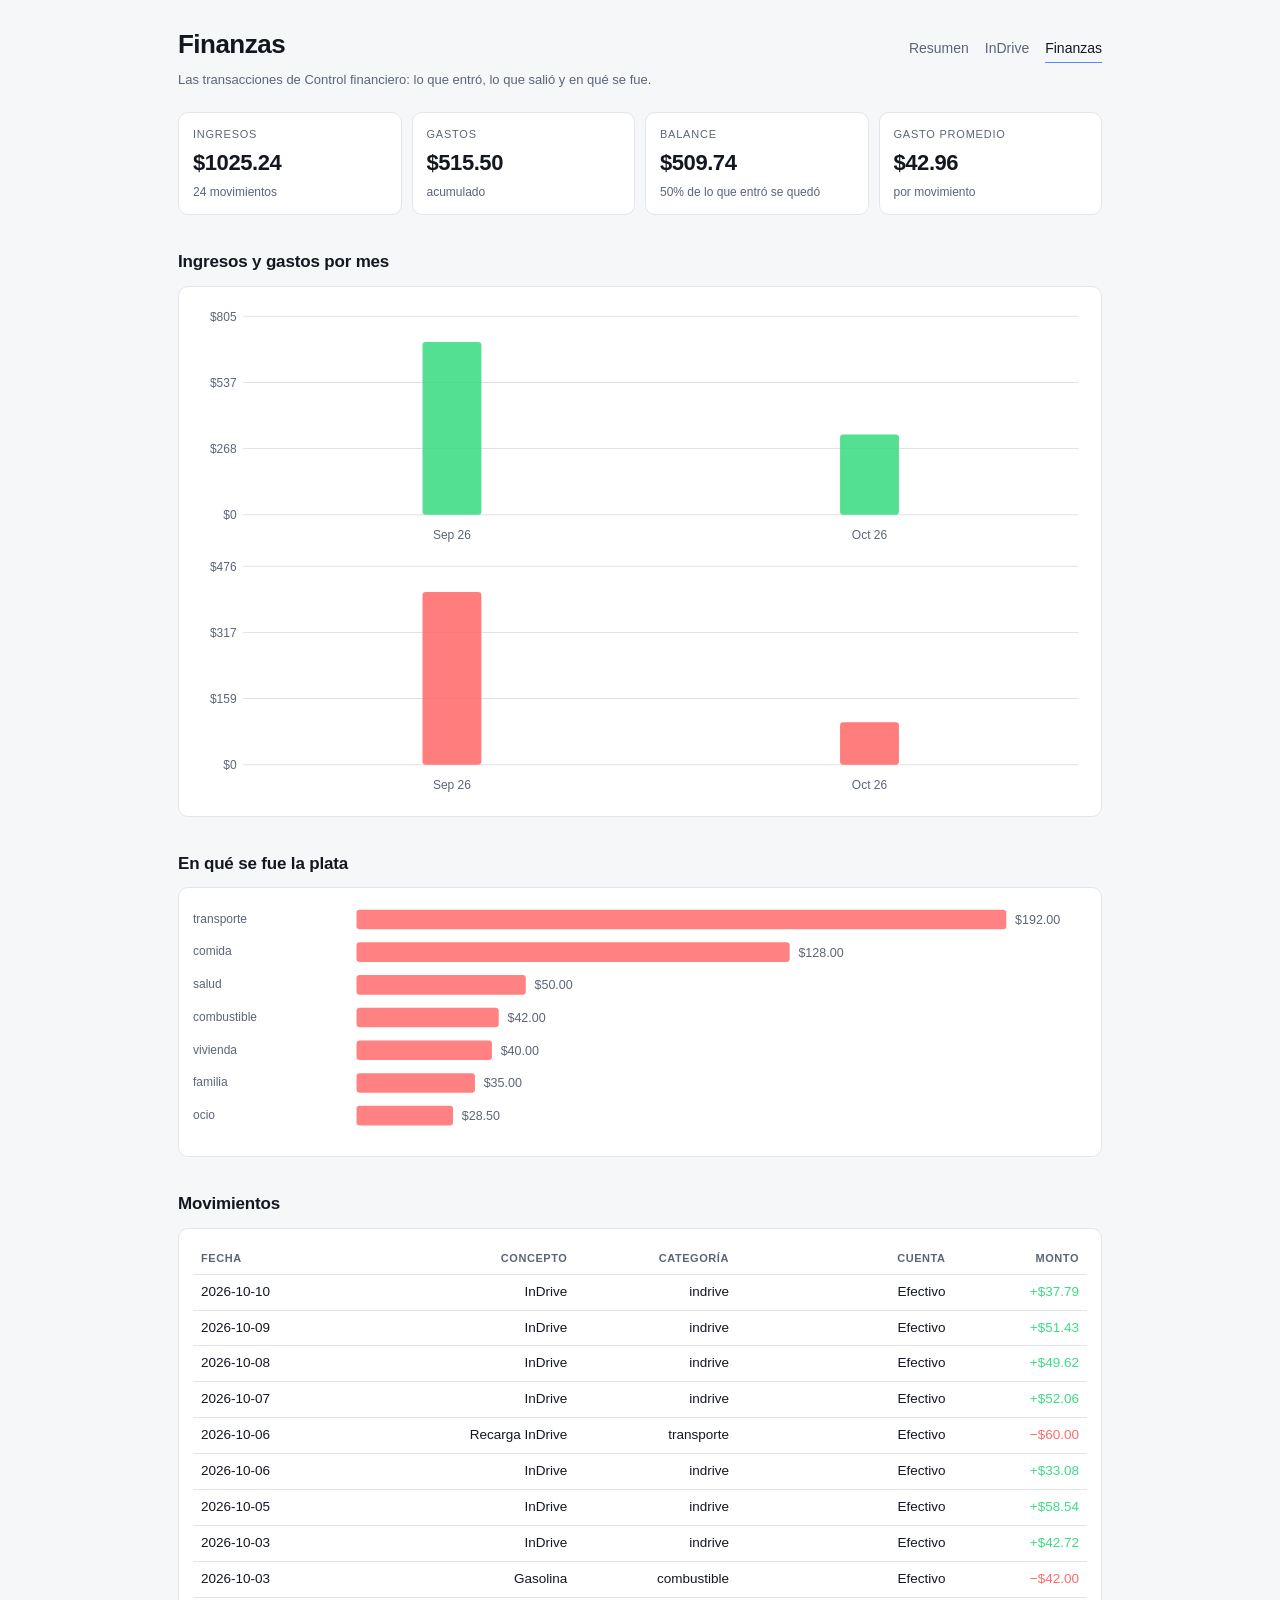
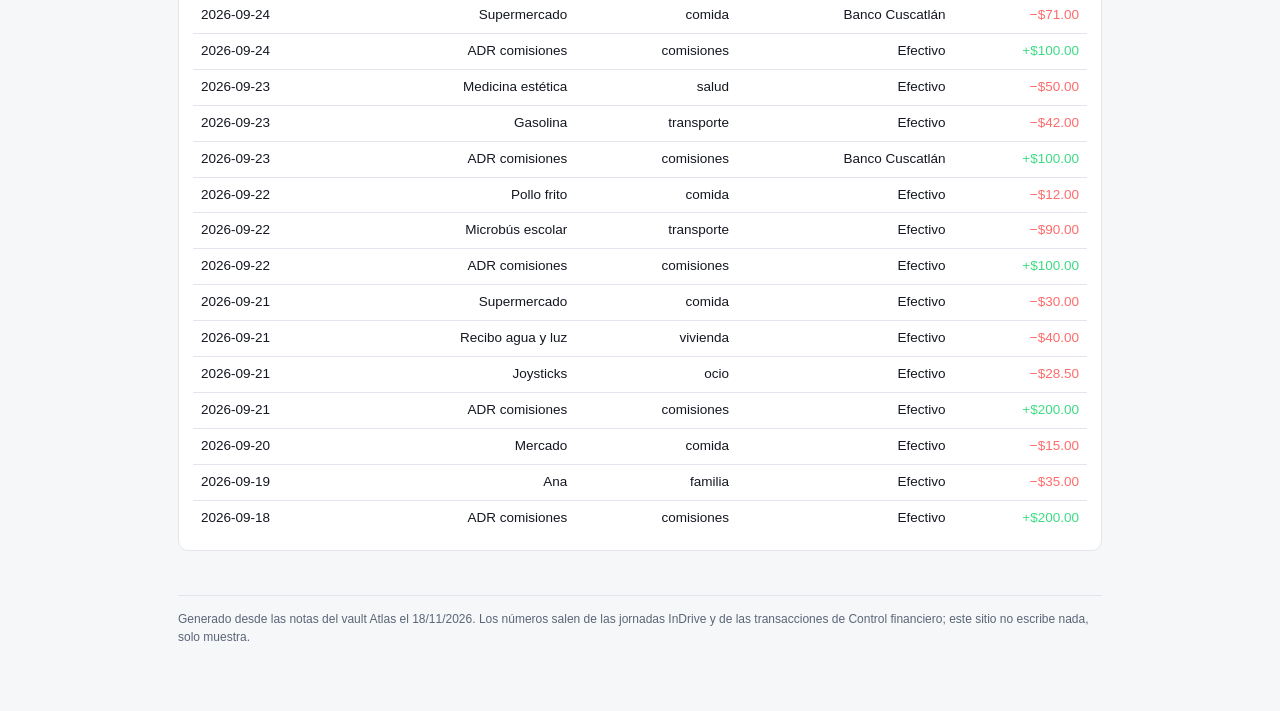
==== finanzas.html @ 0451b604 "reportes 2026-11-18 06:03" ====
<!doctype html>
<html lang="es">
<head>
<meta charset="utf-8">
<meta name="viewport" content="width=device-width,initial-scale=1">
<title>Finanzas</title>
<meta name="description" content="Reportes financieros de Victor — generados desde el vault Atlas">
<link rel="stylesheet" href="assets/reportes.css">
</head>
<body>
<div class="wrap">
<header class="top">
  <h1>Finanzas</h1>
  <nav><a href="index.html">Resumen</a><a href="indrive.html">InDrive</a><a href="finanzas.html" class="on">Finanzas</a></nav>
</header>
<p class="sub">Las transacciones de Control financiero: lo que entró, lo que salió y en qué se fue.</p><div class="kpis"><div class="kpi"><div class="l">Ingresos</div><div class="v">$1025.24</div><div class="d">24 movimientos</div></div><div class="kpi"><div class="l">Gastos</div><div class="v">$515.50</div><div class="d">acumulado</div></div><div class="kpi"><div class="l">Balance</div><div class="v">$509.74</div><div class="d">50% de lo que entró se quedó</div></div><div class="kpi"><div class="l">Gasto promedio</div><div class="v">$42.96</div><div class="d">por movimiento</div></div></div><h2>Ingresos y gastos por mes</h2><div class="card"><svg viewBox="0 0 820 230" class="chart" role="img"><line x1="46" y1="196.0" x2="812" y2="196.0" stroke="currentColor" stroke-opacity=".12"/><text x="40" y="200.0" class="eje" text-anchor="end">$0</text><line x1="46" y1="135.3" x2="812" y2="135.3" stroke="currentColor" stroke-opacity=".12"/><text x="40" y="139.3" class="eje" text-anchor="end">$268</text><line x1="46" y1="74.7" x2="812" y2="74.7" stroke="currentColor" stroke-opacity=".12"/><text x="40" y="78.7" class="eje" text-anchor="end">$537</text><line x1="46" y1="14.0" x2="812" y2="14.0" stroke="currentColor" stroke-opacity=".12"/><text x="40" y="18.0" class="eje" text-anchor="end">$805</text><rect x="210.5" y="37.7" width="54.0" height="158.3" rx="3" fill="#3ddc84" opacity=".88"><title>Sep 26: $700</title></rect><text x="237.5" y="218" class="eje" text-anchor="middle">Sep 26</text><rect x="593.5" y="122.5" width="54.0" height="73.5" rx="3" fill="#3ddc84" opacity=".88"><title>Oct 26: $325</title></rect><text x="620.5" y="218" class="eje" text-anchor="middle">Oct 26</text></svg><svg viewBox="0 0 820 230" class="chart" role="img"><line x1="46" y1="196.0" x2="812" y2="196.0" stroke="currentColor" stroke-opacity=".12"/><text x="40" y="200.0" class="eje" text-anchor="end">$0</text><line x1="46" y1="135.3" x2="812" y2="135.3" stroke="currentColor" stroke-opacity=".12"/><text x="40" y="139.3" class="eje" text-anchor="end">$159</text><line x1="46" y1="74.7" x2="812" y2="74.7" stroke="currentColor" stroke-opacity=".12"/><text x="40" y="78.7" class="eje" text-anchor="end">$317</text><line x1="46" y1="14.0" x2="812" y2="14.0" stroke="currentColor" stroke-opacity=".12"/><text x="40" y="18.0" class="eje" text-anchor="end">$476</text><rect x="210.5" y="37.7" width="54.0" height="158.3" rx="3" fill="#ff6b6b" opacity=".88"><title>Sep 26: $414</title></rect><text x="237.5" y="218" class="eje" text-anchor="middle">Sep 26</text><rect x="593.5" y="157.0" width="54.0" height="39.0" rx="3" fill="#ff6b6b" opacity=".88"><title>Oct 26: $102</title></rect><text x="620.5" y="218" class="eje" text-anchor="middle">Oct 26</text></svg></div><h2>En qué se fue la plata</h2><div class="card"><svg viewBox="0 0 820 220" class="chart" role="img"><text x="0" y="19" class="eje">transporte</text><rect x="150" y="7" width="596.0" height="18" rx="3" fill="#ff6b6b" opacity=".85"><title>transporte: $192.00</title></rect><text x="754.0" y="20" class="eje valor">$192.00</text><text x="0" y="49" class="eje">comida</text><rect x="150" y="37" width="397.3" height="18" rx="3" fill="#ff6b6b" opacity=".85"><title>comida: $128.00</title></rect><text x="555.3" y="50" class="eje valor">$128.00</text><text x="0" y="79" class="eje">salud</text><rect x="150" y="67" width="155.2" height="18" rx="3" fill="#ff6b6b" opacity=".85"><title>salud: $50.00</title></rect><text x="313.2" y="80" class="eje valor">$50.00</text><text x="0" y="109" class="eje">combustible</text><rect x="150" y="97" width="130.4" height="18" rx="3" fill="#ff6b6b" opacity=".85"><title>combustible: $42.00</title></rect><text x="288.4" y="110" class="eje valor">$42.00</text><text x="0" y="139" class="eje">vivienda</text><rect x="150" y="127" width="124.2" height="18" rx="3" fill="#ff6b6b" opacity=".85"><title>vivienda: $40.00</title></rect><text x="282.2" y="140" class="eje valor">$40.00</text><text x="0" y="169" class="eje">familia</text><rect x="150" y="157" width="108.6" height="18" rx="3" fill="#ff6b6b" opacity=".85"><title>familia: $35.00</title></rect><text x="266.6" y="170" class="eje valor">$35.00</text><text x="0" y="199" class="eje">ocio</text><rect x="150" y="187" width="88.5" height="18" rx="3" fill="#ff6b6b" opacity=".85"><title>ocio: $28.50</title></rect><text x="246.5" y="200" class="eje valor">$28.50</text></svg></div><h2>Movimientos</h2><div class="card"><div class="scroll"><table><thead><tr><th>Fecha</th><th>Concepto</th><th>Categoría</th><th>Cuenta</th><th>Monto</th></tr></thead><tbody><tr><td>2026-10-10</td><td>InDrive</td><td>indrive</td><td>Efectivo</td><td><span class="pos">+$37.79</span></td></tr><tr><td>2026-10-09</td><td>InDrive</td><td>indrive</td><td>Efectivo</td><td><span class="pos">+$51.43</span></td></tr><tr><td>2026-10-08</td><td>InDrive</td><td>indrive</td><td>Efectivo</td><td><span class="pos">+$49.62</span></td></tr><tr><td>2026-10-07</td><td>InDrive</td><td>indrive</td><td>Efectivo</td><td><span class="pos">+$52.06</span></td></tr><tr><td>2026-10-06</td><td>Recarga InDrive</td><td>transporte</td><td>Efectivo</td><td><span class="neg">−$60.00</span></td></tr><tr><td>2026-10-06</td><td>InDrive</td><td>indrive</td><td>Efectivo</td><td><span class="pos">+$33.08</span></td></tr><tr><td>2026-10-05</td><td>InDrive</td><td>indrive</td><td>Efectivo</td><td><span class="pos">+$58.54</span></td></tr><tr><td>2026-10-03</td><td>InDrive</td><td>indrive</td><td>Efectivo</td><td><span class="pos">+$42.72</span></td></tr><tr><td>2026-10-03</td><td>Gasolina</td><td>combustible</td><td>Efectivo</td><td><span class="neg">−$42.00</span></td></tr><tr><td>2026-09-24</td><td>Supermercado</td><td>comida</td><td>Banco Cuscatlán</td><td><span class="neg">−$71.00</span></td></tr><tr><td>2026-09-24</td><td>ADR comisiones</td><td>comisiones</td><td>Efectivo</td><td><span class="pos">+$100.00</span></td></tr><tr><td>2026-09-23</td><td>Medicina estética</td><td>salud</td><td>Efectivo</td><td><span class="neg">−$50.00</span></td></tr><tr><td>2026-09-23</td><td>Gasolina</td><td>transporte</td><td>Efectivo</td><td><span class="neg">−$42.00</span></td></tr><tr><td>2026-09-23</td><td>ADR comisiones</td><td>comisiones</td><td>Banco Cuscatlán</td><td><span class="pos">+$100.00</span></td></tr><tr><td>2026-09-22</td><td>Pollo frito</td><td>comida</td><td>Efectivo</td><td><span class="neg">−$12.00</span></td></tr><tr><td>2026-09-22</td><td>Microbús escolar</td><td>transporte</td><td>Efectivo</td><td><span class="neg">−$90.00</span></td></tr><tr><td>2026-09-22</td><td>ADR comisiones</td><td>comisiones</td><td>Efectivo</td><td><span class="pos">+$100.00</span></td></tr><tr><td>2026-09-21</td><td>Supermercado</td><td>comida</td><td>Efectivo</td><td><span class="neg">−$30.00</span></td></tr><tr><td>2026-09-21</td><td>Recibo agua y luz</td><td>vivienda</td><td>Efectivo</td><td><span class="neg">−$40.00</span></td></tr><tr><td>2026-09-21</td><td>Joysticks</td><td>ocio</td><td>Efectivo</td><td><span class="neg">−$28.50</span></td></tr><tr><td>2026-09-21</td><td>ADR comisiones</td><td>comisiones</td><td>Efectivo</td><td><span class="pos">+$200.00</span></td></tr><tr><td>2026-09-20</td><td>Mercado</td><td>comida</td><td>Efectivo</td><td><span class="neg">−$15.00</span></td></tr><tr><td>2026-09-19</td><td>Ana</td><td>familia</td><td>Efectivo</td><td><span class="neg">−$35.00</span></td></tr><tr><td>2026-09-18</td><td>ADR comisiones</td><td>comisiones</td><td>Efectivo</td><td><span class="pos">+$200.00</span></td></tr></tbody></table></div></div>
<footer>Generado desde las notas del vault Atlas el 18/11/2026. Los números salen de las jornadas InDrive y de las transacciones de Control financiero; este sitio no escribe nada, solo muestra.</footer>
</div>
</body>
</html>
---- assets/reportes.css ----
/* generado por build-reportes.py — no editar a mano */
:root{--bg:#0e1117;--panel:#161b24;--panel2:#1d2430;--tx:#e8edf5;--tx2:#98a4b8;--line:#242c3a;--azul:#4f8cff;--verde:#3ddc84}
@media (prefers-color-scheme:light){:root{--bg:#f6f7f9;--panel:#fff;--panel2:#f0f2f5;--tx:#131720;--tx2:#5b6577;--line:#e2e6ec}}
*{box-sizing:border-box}
body{margin:0;background:var(--bg);color:var(--tx);font:15px/1.55 -apple-system,BlinkMacSystemFont,"Segoe UI",Roboto,Helvetica,Arial,sans-serif;-webkit-font-smoothing:antialiased}
a{color:var(--azul);text-decoration:none}a:hover{text-decoration:underline}
.wrap{max-width:960px;margin:0 auto;padding:24px 18px 64px}
header.top{display:flex;align-items:baseline;justify-content:space-between;flex-wrap:wrap;gap:8px;margin-bottom:6px}
h1{font-size:26px;letter-spacing:-.02em;margin:0}
h2{font-size:17px;margin:34px 0 10px;letter-spacing:-.01em}
.sub{color:var(--tx2);font-size:13px;margin:2px 0 22px}
nav{display:flex;gap:16px;flex-wrap:wrap;font-size:14px}
nav a{color:var(--tx2);padding-bottom:2px;border-bottom:1px solid transparent}
nav a.on{color:var(--tx);border-color:var(--azul)}
.kpis{display:grid;grid-template-columns:repeat(auto-fit,minmax(150px,1fr));gap:10px}
.kpi{background:var(--panel);border:1px solid var(--line);border-radius:10px;padding:13px 14px}
.kpi .l{color:var(--tx2);font-size:11px;text-transform:uppercase;letter-spacing:.07em}
.kpi .v{font-size:22px;font-weight:650;letter-spacing:-.02em;margin-top:3px;font-variant-numeric:tabular-nums}
.kpi .d{color:var(--tx2);font-size:12px;margin-top:2px}
.card{background:var(--panel);border:1px solid var(--line);border-radius:10px;padding:14px;margin-top:10px}
table{width:100%;border-collapse:collapse;font-size:13.5px;font-variant-numeric:tabular-nums}
th,td{text-align:right;padding:7px 8px;border-bottom:1px solid var(--line);white-space:nowrap}
th{color:var(--tx2);font-weight:600;font-size:11px;text-transform:uppercase;letter-spacing:.05em}
th:first-child,td:first-child{text-align:left}
tr:last-child td{border-bottom:0}
tbody tr:hover{background:var(--panel2)}
.scroll{overflow-x:auto;-webkit-overflow-scrolling:touch}
.chart{width:100%;height:auto;color:var(--tx);display:block}
.eje{fill:var(--tx2);font-size:11px}
.eje.valor{font-size:11.5px}
.vacio{color:var(--tx2);font-size:13px;margin:6px 0}
.pos{color:var(--verde)}.neg{color:#ff6b6b}
footer{margin-top:44px;color:var(--tx2);font-size:12px;border-top:1px solid var(--line);padding-top:14px}
.aviso{background:var(--panel2);border-left:3px solid var(--azul);padding:10px 12px;border-radius:6px;font-size:13px;color:var(--tx2);margin-top:14px}
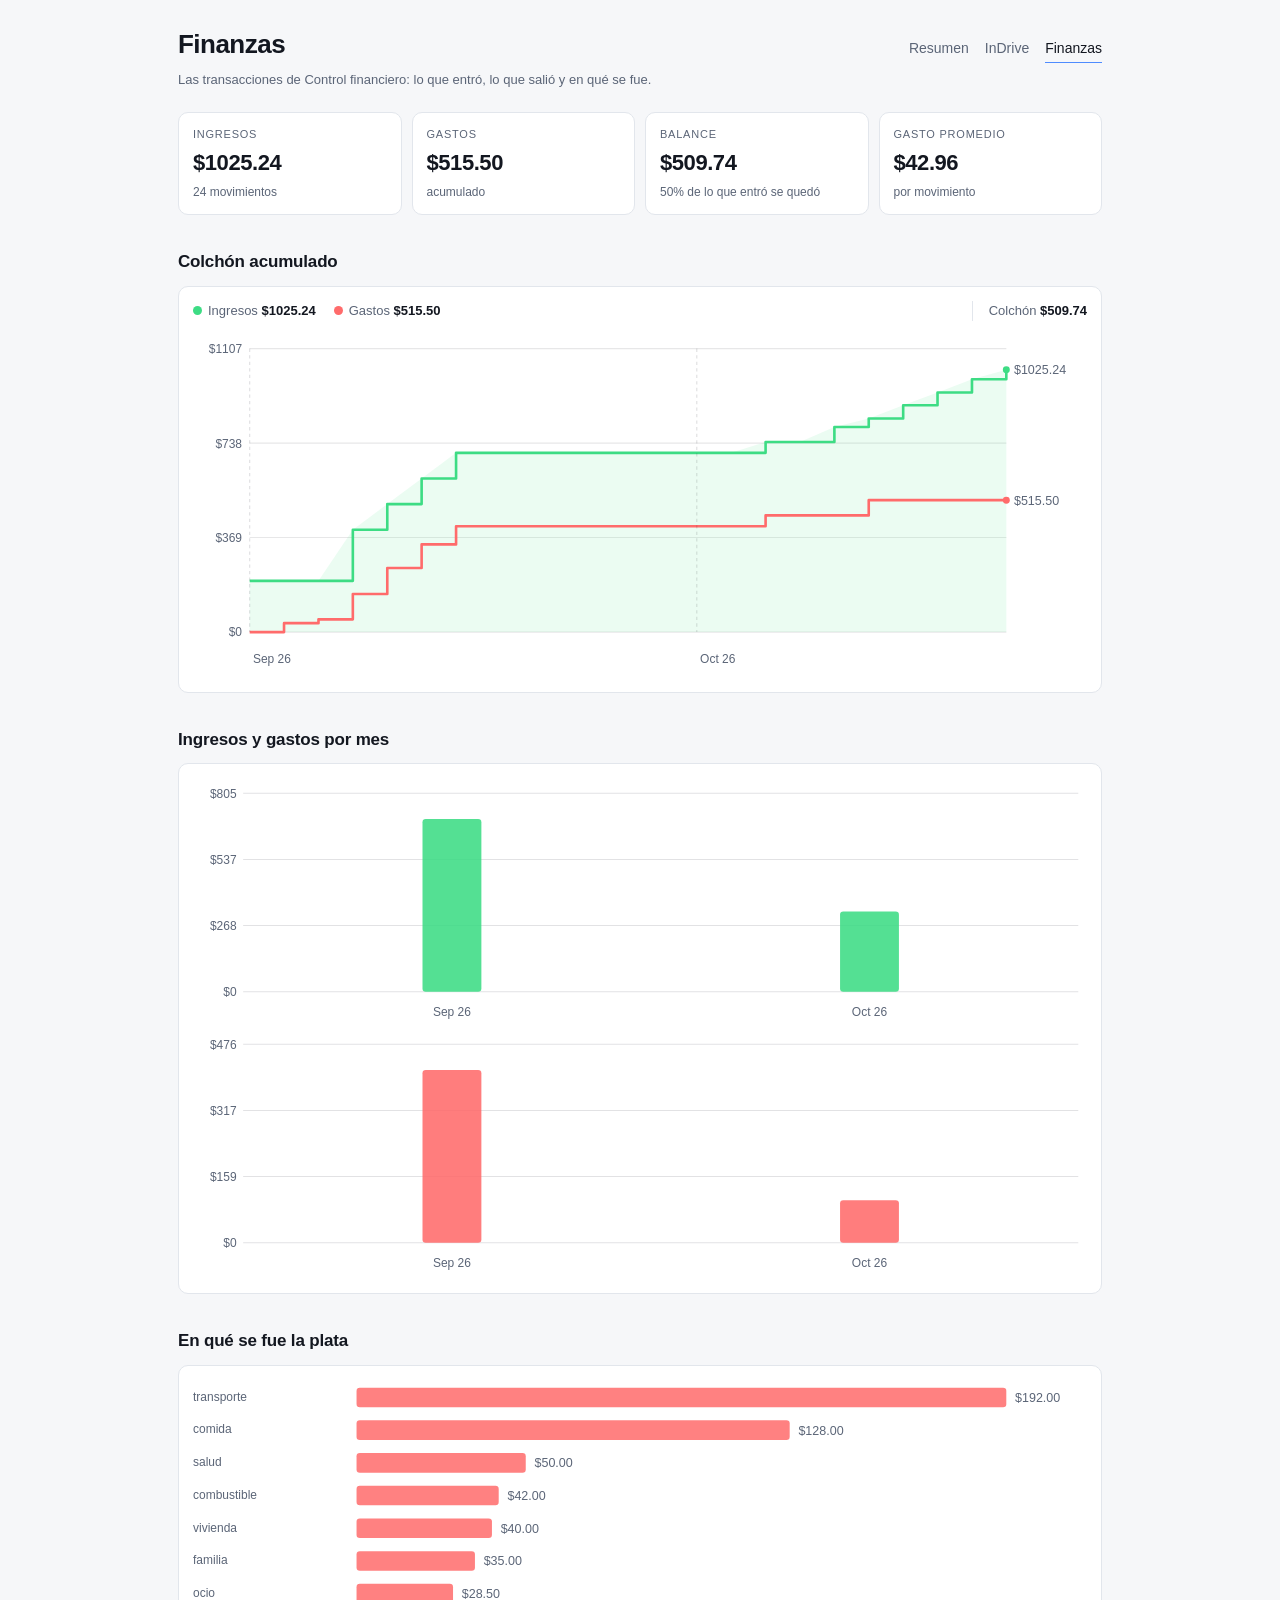
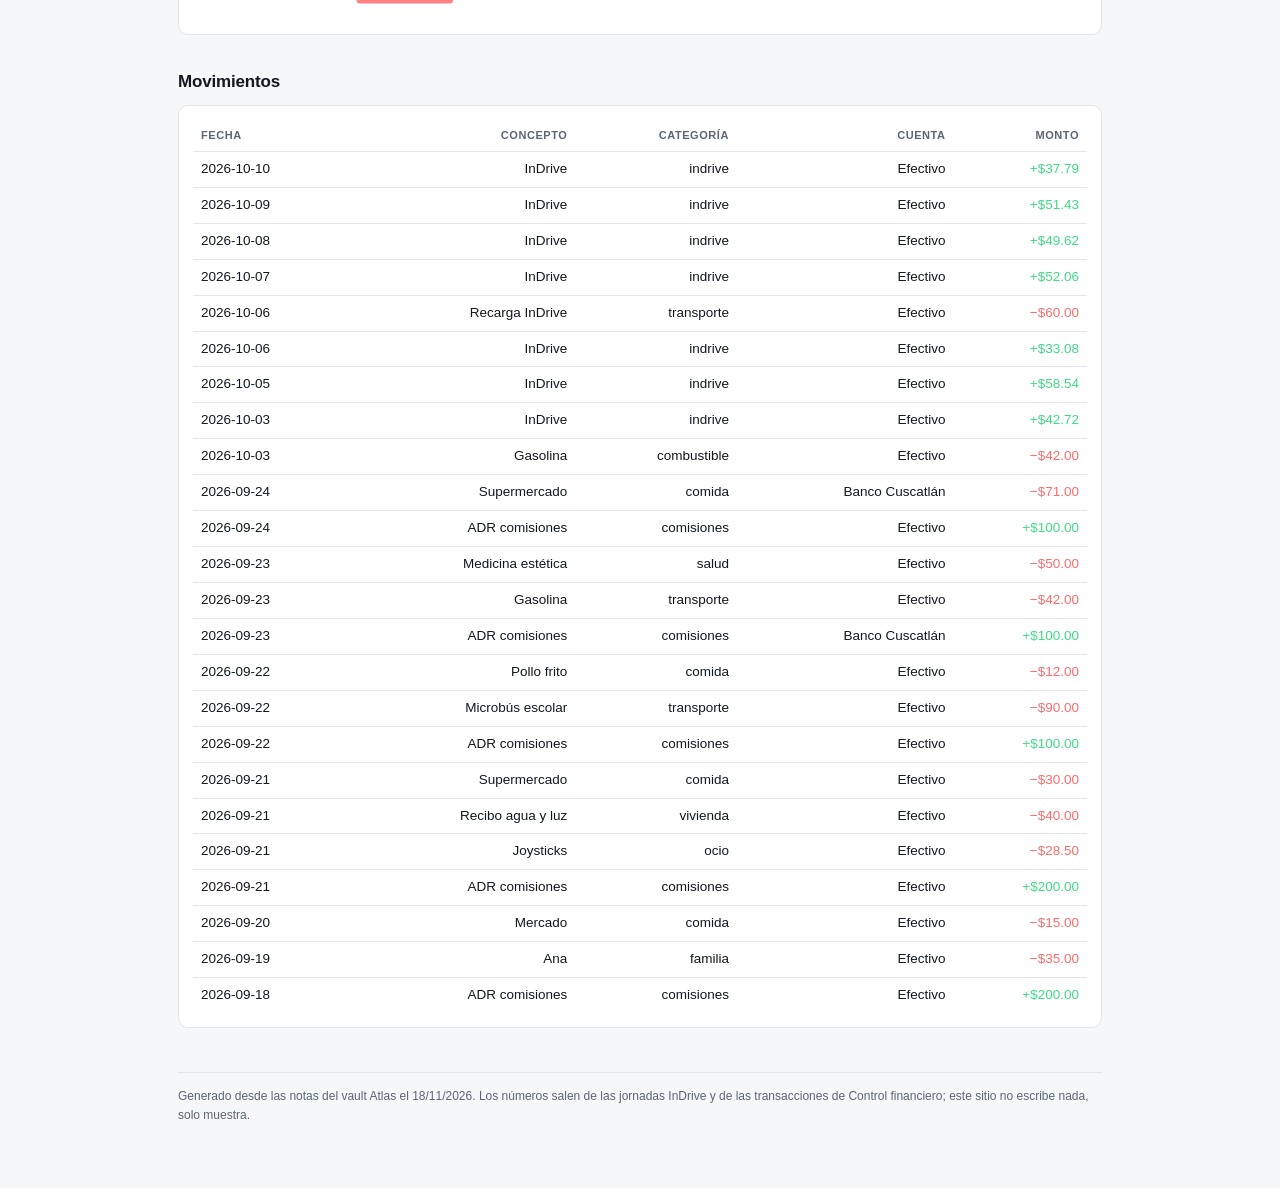
==== commit dcba70f6: "reportes 2026-11-18 06:56" ====
--- a/finanzas.html
+++ b/finanzas.html
@@ -13,7 +13,7 @@
   <h1>Finanzas</h1>
   <nav><a href="index.html">Resumen</a><a href="indrive.html">InDrive</a><a href="finanzas.html" class="on">Finanzas</a></nav>
 </header>
-<p class="sub">Las transacciones de Control financiero: lo que entró, lo que salió y en qué se fue.</p><div class="kpis"><div class="kpi"><div class="l">Ingresos</div><div class="v">$1025.24</div><div class="d">24 movimientos</div></div><div class="kpi"><div class="l">Gastos</div><div class="v">$515.50</div><div class="d">acumulado</div></div><div class="kpi"><div class="l">Balance</div><div class="v">$509.74</div><div class="d">50% de lo que entró se quedó</div></div><div class="kpi"><div class="l">Gasto promedio</div><div class="v">$42.96</div><div class="d">por movimiento</div></div></div><h2>Ingresos y gastos por mes</h2><div class="card"><svg viewBox="0 0 820 230" class="chart" role="img"><line x1="46" y1="196.0" x2="812" y2="196.0" stroke="currentColor" stroke-opacity=".12"/><text x="40" y="200.0" class="eje" text-anchor="end">$0</text><line x1="46" y1="135.3" x2="812" y2="135.3" stroke="currentColor" stroke-opacity=".12"/><text x="40" y="139.3" class="eje" text-anchor="end">$268</text><line x1="46" y1="74.7" x2="812" y2="74.7" stroke="currentColor" stroke-opacity=".12"/><text x="40" y="78.7" class="eje" text-anchor="end">$537</text><line x1="46" y1="14.0" x2="812" y2="14.0" stroke="currentColor" stroke-opacity=".12"/><text x="40" y="18.0" class="eje" text-anchor="end">$805</text><rect x="210.5" y="37.7" width="54.0" height="158.3" rx="3" fill="#3ddc84" opacity=".88"><title>Sep 26: $700</title></rect><text x="237.5" y="218" class="eje" text-anchor="middle">Sep 26</text><rect x="593.5" y="122.5" width="54.0" height="73.5" rx="3" fill="#3ddc84" opacity=".88"><title>Oct 26: $325</title></rect><text x="620.5" y="218" class="eje" text-anchor="middle">Oct 26</text></svg><svg viewBox="0 0 820 230" class="chart" role="img"><line x1="46" y1="196.0" x2="812" y2="196.0" stroke="currentColor" stroke-opacity=".12"/><text x="40" y="200.0" class="eje" text-anchor="end">$0</text><line x1="46" y1="135.3" x2="812" y2="135.3" stroke="currentColor" stroke-opacity=".12"/><text x="40" y="139.3" class="eje" text-anchor="end">$159</text><line x1="46" y1="74.7" x2="812" y2="74.7" stroke="currentColor" stroke-opacity=".12"/><text x="40" y="78.7" class="eje" text-anchor="end">$317</text><line x1="46" y1="14.0" x2="812" y2="14.0" stroke="currentColor" stroke-opacity=".12"/><text x="40" y="18.0" class="eje" text-anchor="end">$476</text><rect x="210.5" y="37.7" width="54.0" height="158.3" rx="3" fill="#ff6b6b" opacity=".88"><title>Sep 26: $414</title></rect><text x="237.5" y="218" class="eje" text-anchor="middle">Sep 26</text><rect x="593.5" y="157.0" width="54.0" height="39.0" rx="3" fill="#ff6b6b" opacity=".88"><title>Oct 26: $102</title></rect><text x="620.5" y="218" class="eje" text-anchor="middle">Oct 26</text></svg></div><h2>En qué se fue la plata</h2><div class="card"><svg viewBox="0 0 820 220" class="chart" role="img"><text x="0" y="19" class="eje">transporte</text><rect x="150" y="7" width="596.0" height="18" rx="3" fill="#ff6b6b" opacity=".85"><title>transporte: $192.00</title></rect><text x="754.0" y="20" class="eje valor">$192.00</text><text x="0" y="49" class="eje">comida</text><rect x="150" y="37" width="397.3" height="18" rx="3" fill="#ff6b6b" opacity=".85"><title>comida: $128.00</title></rect><text x="555.3" y="50" class="eje valor">$128.00</text><text x="0" y="79" class="eje">salud</text><rect x="150" y="67" width="155.2" height="18" rx="3" fill="#ff6b6b" opacity=".85"><title>salud: $50.00</title></rect><text x="313.2" y="80" class="eje valor">$50.00</text><text x="0" y="109" class="eje">combustible</text><rect x="150" y="97" width="130.4" height="18" rx="3" fill="#ff6b6b" opacity=".85"><title>combustible: $42.00</title></rect><text x="288.4" y="110" class="eje valor">$42.00</text><text x="0" y="139" class="eje">vivienda</text><rect x="150" y="127" width="124.2" height="18" rx="3" fill="#ff6b6b" opacity=".85"><title>vivienda: $40.00</title></rect><text x="282.2" y="140" class="eje valor">$40.00</text><text x="0" y="169" class="eje">familia</text><rect x="150" y="157" width="108.6" height="18" rx="3" fill="#ff6b6b" opacity=".85"><title>familia: $35.00</title></rect><text x="266.6" y="170" class="eje valor">$35.00</text><text x="0" y="199" class="eje">ocio</text><rect x="150" y="187" width="88.5" height="18" rx="3" fill="#ff6b6b" opacity=".85"><title>ocio: $28.50</title></rect><text x="246.5" y="200" class="eje valor">$28.50</text></svg></div><h2>Movimientos</h2><div class="card"><div class="scroll"><table><thead><tr><th>Fecha</th><th>Concepto</th><th>Categoría</th><th>Cuenta</th><th>Monto</th></tr></thead><tbody><tr><td>2026-10-10</td><td>InDrive</td><td>indrive</td><td>Efectivo</td><td><span class="pos">+$37.79</span></td></tr><tr><td>2026-10-09</td><td>InDrive</td><td>indrive</td><td>Efectivo</td><td><span class="pos">+$51.43</span></td></tr><tr><td>2026-10-08</td><td>InDrive</td><td>indrive</td><td>Efectivo</td><td><span class="pos">+$49.62</span></td></tr><tr><td>2026-10-07</td><td>InDrive</td><td>indrive</td><td>Efectivo</td><td><span class="pos">+$52.06</span></td></tr><tr><td>2026-10-06</td><td>Recarga InDrive</td><td>transporte</td><td>Efectivo</td><td><span class="neg">−$60.00</span></td></tr><tr><td>2026-10-06</td><td>InDrive</td><td>indrive</td><td>Efectivo</td><td><span class="pos">+$33.08</span></td></tr><tr><td>2026-10-05</td><td>InDrive</td><td>indrive</td><td>Efectivo</td><td><span class="pos">+$58.54</span></td></tr><tr><td>2026-10-03</td><td>InDrive</td><td>indrive</td><td>Efectivo</td><td><span class="pos">+$42.72</span></td></tr><tr><td>2026-10-03</td><td>Gasolina</td><td>combustible</td><td>Efectivo</td><td><span class="neg">−$42.00</span></td></tr><tr><td>2026-09-24</td><td>Supermercado</td><td>comida</td><td>Banco Cuscatlán</td><td><span class="neg">−$71.00</span></td></tr><tr><td>2026-09-24</td><td>ADR comisiones</td><td>comisiones</td><td>Efectivo</td><td><span class="pos">+$100.00</span></td></tr><tr><td>2026-09-23</td><td>Medicina estética</td><td>salud</td><td>Efectivo</td><td><span class="neg">−$50.00</span></td></tr><tr><td>2026-09-23</td><td>Gasolina</td><td>transporte</td><td>Efectivo</td><td><span class="neg">−$42.00</span></td></tr><tr><td>2026-09-23</td><td>ADR comisiones</td><td>comisiones</td><td>Banco Cuscatlán</td><td><span class="pos">+$100.00</span></td></tr><tr><td>2026-09-22</td><td>Pollo frito</td><td>comida</td><td>Efectivo</td><td><span class="neg">−$12.00</span></td></tr><tr><td>2026-09-22</td><td>Microbús escolar</td><td>transporte</td><td>Efectivo</td><td><span class="neg">−$90.00</span></td></tr><tr><td>2026-09-22</td><td>ADR comisiones</td><td>comisiones</td><td>Efectivo</td><td><span class="pos">+$100.00</span></td></tr><tr><td>2026-09-21</td><td>Supermercado</td><td>comida</td><td>Efectivo</td><td><span class="neg">−$30.00</span></td></tr><tr><td>2026-09-21</td><td>Recibo agua y luz</td><td>vivienda</td><td>Efectivo</td><td><span class="neg">−$40.00</span></td></tr><tr><td>2026-09-21</td><td>Joysticks</td><td>ocio</td><td>Efectivo</td><td><span class="neg">−$28.50</span></td></tr><tr><td>2026-09-21</td><td>ADR comisiones</td><td>comisiones</td><td>Efectivo</td><td><span class="pos">+$200.00</span></td></tr><tr><td>2026-09-20</td><td>Mercado</td><td>comida</td><td>Efectivo</td><td><span class="neg">−$15.00</span></td></tr><tr><td>2026-09-19</td><td>Ana</td><td>familia</td><td>Efectivo</td><td><span class="neg">−$35.00</span></td></tr><tr><td>2026-09-18</td><td>ADR comisiones</td><td>comisiones</td><td>Efectivo</td><td><span class="pos">+$200.00</span></td></tr></tbody></table></div></div>
+<p class="sub">Las transacciones de Control financiero: lo que entró, lo que salió y en qué se fue.</p><div class="kpis"><div class="kpi"><div class="l">Ingresos</div><div class="v">$1025.24</div><div class="d">24 movimientos</div></div><div class="kpi"><div class="l">Gastos</div><div class="v">$515.50</div><div class="d">acumulado</div></div><div class="kpi"><div class="l">Balance</div><div class="v">$509.74</div><div class="d">50% de lo que entró se quedó</div></div><div class="kpi"><div class="l">Gasto promedio</div><div class="v">$42.96</div><div class="d">por movimiento</div></div></div><h2>Colchón acumulado</h2><div class="card"><div class="leyenda"><span><i class="punto verde"></i>Ingresos <b>$1025.24</b></span><span><i class="punto rojo"></i>Gastos <b>$515.50</b></span><span class="hueco">Colchón <b class="pos">$509.74</b></span></div><svg viewBox="0 0 820 320" class="chart" role="img"><line x1="52" y1="278.0" x2="746" y2="278.0" stroke="currentColor" stroke-opacity=".1"/><text x="45" y="282.0" class="eje" text-anchor="end">$0</text><line x1="52" y1="191.3" x2="746" y2="191.3" stroke="currentColor" stroke-opacity=".1"/><text x="45" y="195.3" class="eje" text-anchor="end">$369</text><line x1="52" y1="104.7" x2="746" y2="104.7" stroke="currentColor" stroke-opacity=".1"/><text x="45" y="108.7" class="eje" text-anchor="end">$738</text><line x1="52" y1="18.0" x2="746" y2="18.0" stroke="currentColor" stroke-opacity=".1"/><text x="45" y="22.0" class="eje" text-anchor="end">$1107</text><path d="M52.0 278.0 L52.0 231.0 L83.5 231.0 L115.1 231.0 L146.6 184.1 L178.2 160.6 L209.7 137.1 L241.3 113.6 L272.8 113.6 L304.4 113.6 L335.9 113.6 L367.5 113.6 L399.0 113.6 L430.5 113.6 L462.1 113.6 L493.6 113.6 L525.2 103.6 L556.7 103.6 L588.3 89.9 L619.8 82.1 L651.4 69.9 L682.9 58.2 L714.5 46.1 L746.0 37.3 L746.0 278.0 Z" fill="#3ddc84" opacity=".10"/><path d="M52.0 231.0 H83.5 V231.0 H115.1 V231.0 H146.6 V184.1 H178.2 V160.6 H209.7 V137.1 H241.3 V113.6 H272.8 V113.6 H304.4 V113.6 H335.9 V113.6 H367.5 V113.6 H399.0 V113.6 H430.5 V113.6 H462.1 V113.6 H493.6 V113.6 H525.2 V103.6 H556.7 V103.6 H588.3 V89.9 H619.8 V82.1 H651.4 V69.9 H682.9 V58.2 H714.5 V46.1 H746.0 V37.3" fill="none" stroke="#3ddc84" stroke-width="2.4" stroke-linejoin="round"/><path d="M52.0 278.0 H83.5 V269.8 H115.1 V266.3 H146.6 V243.1 H178.2 V219.2 H209.7 V197.6 H241.3 V180.9 H272.8 V180.9 H304.4 V180.9 H335.9 V180.9 H367.5 V180.9 H399.0 V180.9 H430.5 V180.9 H462.1 V180.9 H493.6 V180.9 H525.2 V171.0 H556.7 V171.0 H588.3 V171.0 H619.8 V157.0 H651.4 V157.0 H682.9 V157.0 H714.5 V157.0 H746.0 V157.0" fill="none" stroke="#ff6b6b" stroke-width="2.4" stroke-linejoin="round"/><line x1="52.0" y1="18" x2="52.0" y2="278" stroke="currentColor" stroke-opacity=".14" stroke-dasharray="3 3"/><text x="55.0" y="306" class="eje">Sep 26</text><line x1="462.1" y1="18" x2="462.1" y2="278" stroke="currentColor" stroke-opacity=".14" stroke-dasharray="3 3"/><text x="465.1" y="306" class="eje">Oct 26</text><circle cx="746.0" cy="37.3" r="3.2" fill="#3ddc84"/><circle cx="746.0" cy="157.0" r="3.2" fill="#ff6b6b"/><text x="753.0" y="41.3" class="eje valor" fill="#3ddc84">$1025.24</text><text x="753.0" y="161.0" class="eje valor" fill="#ff6b6b">$515.50</text></svg></div><h2>Ingresos y gastos por mes</h2><div class="card"><svg viewBox="0 0 820 230" class="chart" role="img"><line x1="46" y1="196.0" x2="812" y2="196.0" stroke="currentColor" stroke-opacity=".12"/><text x="40" y="200.0" class="eje" text-anchor="end">$0</text><line x1="46" y1="135.3" x2="812" y2="135.3" stroke="currentColor" stroke-opacity=".12"/><text x="40" y="139.3" class="eje" text-anchor="end">$268</text><line x1="46" y1="74.7" x2="812" y2="74.7" stroke="currentColor" stroke-opacity=".12"/><text x="40" y="78.7" class="eje" text-anchor="end">$537</text><line x1="46" y1="14.0" x2="812" y2="14.0" stroke="currentColor" stroke-opacity=".12"/><text x="40" y="18.0" class="eje" text-anchor="end">$805</text><rect x="210.5" y="37.7" width="54.0" height="158.3" rx="3" fill="#3ddc84" opacity=".88"><title>Sep 26: $700</title></rect><text x="237.5" y="218" class="eje" text-anchor="middle">Sep 26</text><rect x="593.5" y="122.5" width="54.0" height="73.5" rx="3" fill="#3ddc84" opacity=".88"><title>Oct 26: $325</title></rect><text x="620.5" y="218" class="eje" text-anchor="middle">Oct 26</text></svg><svg viewBox="0 0 820 230" class="chart" role="img"><line x1="46" y1="196.0" x2="812" y2="196.0" stroke="currentColor" stroke-opacity=".12"/><text x="40" y="200.0" class="eje" text-anchor="end">$0</text><line x1="46" y1="135.3" x2="812" y2="135.3" stroke="currentColor" stroke-opacity=".12"/><text x="40" y="139.3" class="eje" text-anchor="end">$159</text><line x1="46" y1="74.7" x2="812" y2="74.7" stroke="currentColor" stroke-opacity=".12"/><text x="40" y="78.7" class="eje" text-anchor="end">$317</text><line x1="46" y1="14.0" x2="812" y2="14.0" stroke="currentColor" stroke-opacity=".12"/><text x="40" y="18.0" class="eje" text-anchor="end">$476</text><rect x="210.5" y="37.7" width="54.0" height="158.3" rx="3" fill="#ff6b6b" opacity=".88"><title>Sep 26: $414</title></rect><text x="237.5" y="218" class="eje" text-anchor="middle">Sep 26</text><rect x="593.5" y="157.0" width="54.0" height="39.0" rx="3" fill="#ff6b6b" opacity=".88"><title>Oct 26: $102</title></rect><text x="620.5" y="218" class="eje" text-anchor="middle">Oct 26</text></svg></div><h2>En qué se fue la plata</h2><div class="card"><svg viewBox="0 0 820 220" class="chart" role="img"><text x="0" y="19" class="eje">transporte</text><rect x="150" y="7" width="596.0" height="18" rx="3" fill="#ff6b6b" opacity=".85"><title>transporte: $192.00</title></rect><text x="754.0" y="20" class="eje valor">$192.00</text><text x="0" y="49" class="eje">comida</text><rect x="150" y="37" width="397.3" height="18" rx="3" fill="#ff6b6b" opacity=".85"><title>comida: $128.00</title></rect><text x="555.3" y="50" class="eje valor">$128.00</text><text x="0" y="79" class="eje">salud</text><rect x="150" y="67" width="155.2" height="18" rx="3" fill="#ff6b6b" opacity=".85"><title>salud: $50.00</title></rect><text x="313.2" y="80" class="eje valor">$50.00</text><text x="0" y="109" class="eje">combustible</text><rect x="150" y="97" width="130.4" height="18" rx="3" fill="#ff6b6b" opacity=".85"><title>combustible: $42.00</title></rect><text x="288.4" y="110" class="eje valor">$42.00</text><text x="0" y="139" class="eje">vivienda</text><rect x="150" y="127" width="124.2" height="18" rx="3" fill="#ff6b6b" opacity=".85"><title>vivienda: $40.00</title></rect><text x="282.2" y="140" class="eje valor">$40.00</text><text x="0" y="169" class="eje">familia</text><rect x="150" y="157" width="108.6" height="18" rx="3" fill="#ff6b6b" opacity=".85"><title>familia: $35.00</title></rect><text x="266.6" y="170" class="eje valor">$35.00</text><text x="0" y="199" class="eje">ocio</text><rect x="150" y="187" width="88.5" height="18" rx="3" fill="#ff6b6b" opacity=".85"><title>ocio: $28.50</title></rect><text x="246.5" y="200" class="eje valor">$28.50</text></svg></div><h2>Movimientos</h2><div class="card"><div class="scroll"><table><thead><tr><th>Fecha</th><th>Concepto</th><th>Categoría</th><th>Cuenta</th><th>Monto</th></tr></thead><tbody><tr><td>2026-10-10</td><td>InDrive</td><td>indrive</td><td>Efectivo</td><td><span class="pos">+$37.79</span></td></tr><tr><td>2026-10-09</td><td>InDrive</td><td>indrive</td><td>Efectivo</td><td><span class="pos">+$51.43</span></td></tr><tr><td>2026-10-08</td><td>InDrive</td><td>indrive</td><td>Efectivo</td><td><span class="pos">+$49.62</span></td></tr><tr><td>2026-10-07</td><td>InDrive</td><td>indrive</td><td>Efectivo</td><td><span class="pos">+$52.06</span></td></tr><tr><td>2026-10-06</td><td>Recarga InDrive</td><td>transporte</td><td>Efectivo</td><td><span class="neg">−$60.00</span></td></tr><tr><td>2026-10-06</td><td>InDrive</td><td>indrive</td><td>Efectivo</td><td><span class="pos">+$33.08</span></td></tr><tr><td>2026-10-05</td><td>InDrive</td><td>indrive</td><td>Efectivo</td><td><span class="pos">+$58.54</span></td></tr><tr><td>2026-10-03</td><td>InDrive</td><td>indrive</td><td>Efectivo</td><td><span class="pos">+$42.72</span></td></tr><tr><td>2026-10-03</td><td>Gasolina</td><td>combustible</td><td>Efectivo</td><td><span class="neg">−$42.00</span></td></tr><tr><td>2026-09-24</td><td>Supermercado</td><td>comida</td><td>Banco Cuscatlán</td><td><span class="neg">−$71.00</span></td></tr><tr><td>2026-09-24</td><td>ADR comisiones</td><td>comisiones</td><td>Efectivo</td><td><span class="pos">+$100.00</span></td></tr><tr><td>2026-09-23</td><td>Medicina estética</td><td>salud</td><td>Efectivo</td><td><span class="neg">−$50.00</span></td></tr><tr><td>2026-09-23</td><td>Gasolina</td><td>transporte</td><td>Efectivo</td><td><span class="neg">−$42.00</span></td></tr><tr><td>2026-09-23</td><td>ADR comisiones</td><td>comisiones</td><td>Banco Cuscatlán</td><td><span class="pos">+$100.00</span></td></tr><tr><td>2026-09-22</td><td>Pollo frito</td><td>comida</td><td>Efectivo</td><td><span class="neg">−$12.00</span></td></tr><tr><td>2026-09-22</td><td>Microbús escolar</td><td>transporte</td><td>Efectivo</td><td><span class="neg">−$90.00</span></td></tr><tr><td>2026-09-22</td><td>ADR comisiones</td><td>comisiones</td><td>Efectivo</td><td><span class="pos">+$100.00</span></td></tr><tr><td>2026-09-21</td><td>Supermercado</td><td>comida</td><td>Efectivo</td><td><span class="neg">−$30.00</span></td></tr><tr><td>2026-09-21</td><td>Recibo agua y luz</td><td>vivienda</td><td>Efectivo</td><td><span class="neg">−$40.00</span></td></tr><tr><td>2026-09-21</td><td>Joysticks</td><td>ocio</td><td>Efectivo</td><td><span class="neg">−$28.50</span></td></tr><tr><td>2026-09-21</td><td>ADR comisiones</td><td>comisiones</td><td>Efectivo</td><td><span class="pos">+$200.00</span></td></tr><tr><td>2026-09-20</td><td>Mercado</td><td>comida</td><td>Efectivo</td><td><span class="neg">−$15.00</span></td></tr><tr><td>2026-09-19</td><td>Ana</td><td>familia</td><td>Efectivo</td><td><span class="neg">−$35.00</span></td></tr><tr><td>2026-09-18</td><td>ADR comisiones</td><td>comisiones</td><td>Efectivo</td><td><span class="pos">+$200.00</span></td></tr></tbody></table></div></div>
 <footer>Generado desde las notas del vault Atlas el 18/11/2026. Los números salen de las jornadas InDrive y de las transacciones de Control financiero; este sitio no escribe nada, solo muestra.</footer>
 </div>
 </body>
--- a/assets/reportes.css
+++ b/assets/reportes.css
@@ -32,3 +32,10 @@
 .pos{color:var(--verde)}.neg{color:#ff6b6b}
 footer{margin-top:44px;color:var(--tx2);font-size:12px;border-top:1px solid var(--line);padding-top:14px}
 .aviso{background:var(--panel2);border-left:3px solid var(--azul);padding:10px 12px;border-radius:6px;font-size:13px;color:var(--tx2);margin-top:14px}
+.leyenda{display:flex;gap:18px;flex-wrap:wrap;align-items:center;font-size:13px;color:var(--tx2);margin-bottom:8px}
+.leyenda b{color:var(--tx);font-variant-numeric:tabular-nums}
+.punto{display:inline-block;width:9px;height:9px;border-radius:50%;margin-right:6px}
+.punto.verde{background:#3ddc84}
+.punto.rojo{background:#ff6b6b}
+.leyenda .hueco{margin-left:auto;border-left:1px solid var(--line);padding-left:16px}
+.nota{color:var(--tx2);font-size:12.5px;margin:6px 0 0}
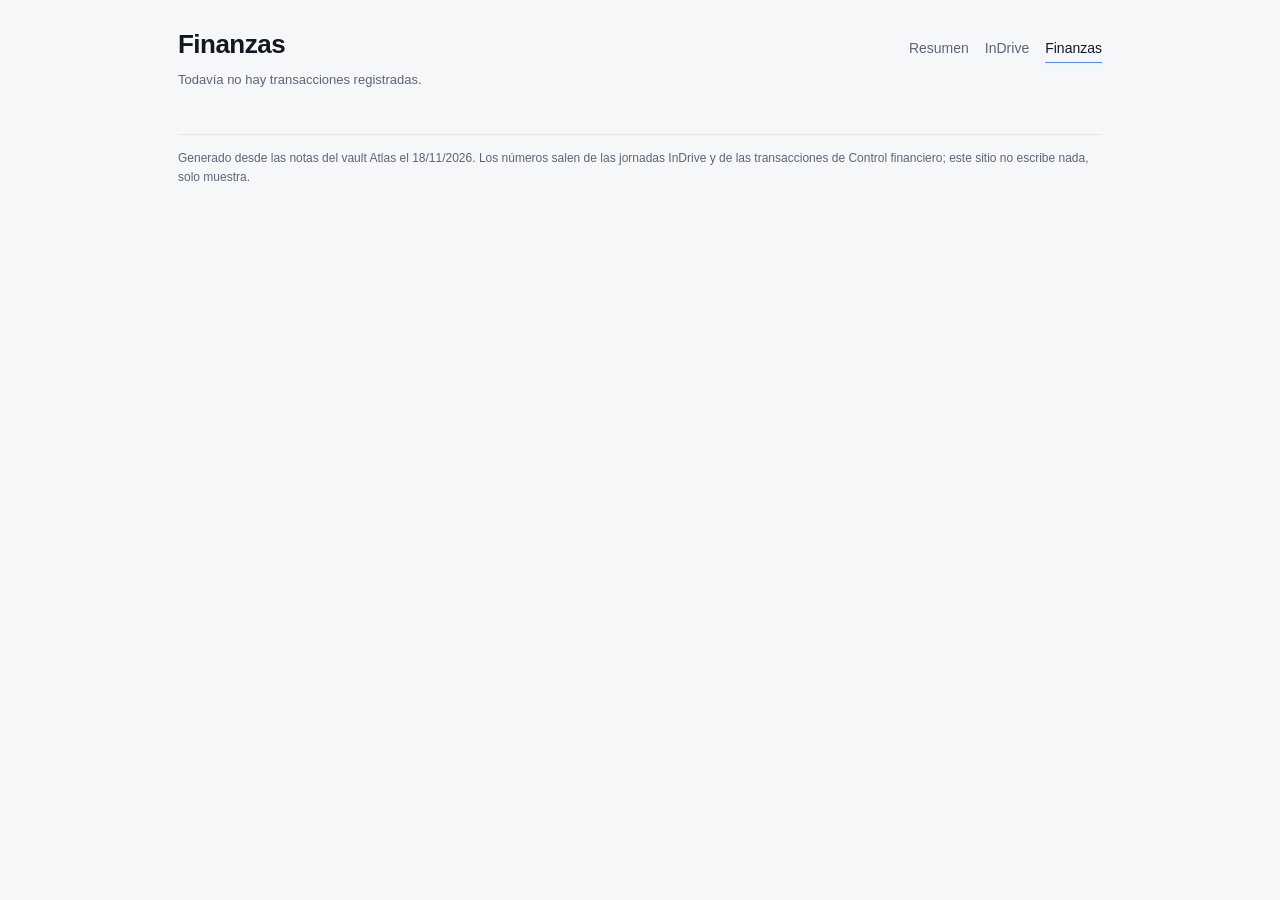
==== commit ac4f367c: "reportes 2026-11-18 07:10" ====
--- a/finanzas.html
+++ b/finanzas.html
@@ -6,6 +6,7 @@
 <title>Finanzas</title>
 <meta name="description" content="Reportes financieros de Victor — generados desde el vault Atlas">
 <link rel="stylesheet" href="assets/reportes.css">
+<script src="assets/reportes.js" defer></script>
 </head>
 <body>
 <div class="wrap">
@@ -13,7 +14,7 @@
   <h1>Finanzas</h1>
   <nav><a href="index.html">Resumen</a><a href="indrive.html">InDrive</a><a href="finanzas.html" class="on">Finanzas</a></nav>
 </header>
-<p class="sub">Las transacciones de Control financiero: lo que entró, lo que salió y en qué se fue.</p><div class="kpis"><div class="kpi"><div class="l">Ingresos</div><div class="v">$1025.24</div><div class="d">24 movimientos</div></div><div class="kpi"><div class="l">Gastos</div><div class="v">$515.50</div><div class="d">acumulado</div></div><div class="kpi"><div class="l">Balance</div><div class="v">$509.74</div><div class="d">50% de lo que entró se quedó</div></div><div class="kpi"><div class="l">Gasto promedio</div><div class="v">$42.96</div><div class="d">por movimiento</div></div></div><h2>Colchón acumulado</h2><div class="card"><div class="leyenda"><span><i class="punto verde"></i>Ingresos <b>$1025.24</b></span><span><i class="punto rojo"></i>Gastos <b>$515.50</b></span><span class="hueco">Colchón <b class="pos">$509.74</b></span></div><svg viewBox="0 0 820 320" class="chart" role="img"><line x1="52" y1="278.0" x2="746" y2="278.0" stroke="currentColor" stroke-opacity=".1"/><text x="45" y="282.0" class="eje" text-anchor="end">$0</text><line x1="52" y1="191.3" x2="746" y2="191.3" stroke="currentColor" stroke-opacity=".1"/><text x="45" y="195.3" class="eje" text-anchor="end">$369</text><line x1="52" y1="104.7" x2="746" y2="104.7" stroke="currentColor" stroke-opacity=".1"/><text x="45" y="108.7" class="eje" text-anchor="end">$738</text><line x1="52" y1="18.0" x2="746" y2="18.0" stroke="currentColor" stroke-opacity=".1"/><text x="45" y="22.0" class="eje" text-anchor="end">$1107</text><path d="M52.0 278.0 L52.0 231.0 L83.5 231.0 L115.1 231.0 L146.6 184.1 L178.2 160.6 L209.7 137.1 L241.3 113.6 L272.8 113.6 L304.4 113.6 L335.9 113.6 L367.5 113.6 L399.0 113.6 L430.5 113.6 L462.1 113.6 L493.6 113.6 L525.2 103.6 L556.7 103.6 L588.3 89.9 L619.8 82.1 L651.4 69.9 L682.9 58.2 L714.5 46.1 L746.0 37.3 L746.0 278.0 Z" fill="#3ddc84" opacity=".10"/><path d="M52.0 231.0 H83.5 V231.0 H115.1 V231.0 H146.6 V184.1 H178.2 V160.6 H209.7 V137.1 H241.3 V113.6 H272.8 V113.6 H304.4 V113.6 H335.9 V113.6 H367.5 V113.6 H399.0 V113.6 H430.5 V113.6 H462.1 V113.6 H493.6 V113.6 H525.2 V103.6 H556.7 V103.6 H588.3 V89.9 H619.8 V82.1 H651.4 V69.9 H682.9 V58.2 H714.5 V46.1 H746.0 V37.3" fill="none" stroke="#3ddc84" stroke-width="2.4" stroke-linejoin="round"/><path d="M52.0 278.0 H83.5 V269.8 H115.1 V266.3 H146.6 V243.1 H178.2 V219.2 H209.7 V197.6 H241.3 V180.9 H272.8 V180.9 H304.4 V180.9 H335.9 V180.9 H367.5 V180.9 H399.0 V180.9 H430.5 V180.9 H462.1 V180.9 H493.6 V180.9 H525.2 V171.0 H556.7 V171.0 H588.3 V171.0 H619.8 V157.0 H651.4 V157.0 H682.9 V157.0 H714.5 V157.0 H746.0 V157.0" fill="none" stroke="#ff6b6b" stroke-width="2.4" stroke-linejoin="round"/><line x1="52.0" y1="18" x2="52.0" y2="278" stroke="currentColor" stroke-opacity=".14" stroke-dasharray="3 3"/><text x="55.0" y="306" class="eje">Sep 26</text><line x1="462.1" y1="18" x2="462.1" y2="278" stroke="currentColor" stroke-opacity=".14" stroke-dasharray="3 3"/><text x="465.1" y="306" class="eje">Oct 26</text><circle cx="746.0" cy="37.3" r="3.2" fill="#3ddc84"/><circle cx="746.0" cy="157.0" r="3.2" fill="#ff6b6b"/><text x="753.0" y="41.3" class="eje valor" fill="#3ddc84">$1025.24</text><text x="753.0" y="161.0" class="eje valor" fill="#ff6b6b">$515.50</text></svg></div><h2>Ingresos y gastos por mes</h2><div class="card"><svg viewBox="0 0 820 230" class="chart" role="img"><line x1="46" y1="196.0" x2="812" y2="196.0" stroke="currentColor" stroke-opacity=".12"/><text x="40" y="200.0" class="eje" text-anchor="end">$0</text><line x1="46" y1="135.3" x2="812" y2="135.3" stroke="currentColor" stroke-opacity=".12"/><text x="40" y="139.3" class="eje" text-anchor="end">$268</text><line x1="46" y1="74.7" x2="812" y2="74.7" stroke="currentColor" stroke-opacity=".12"/><text x="40" y="78.7" class="eje" text-anchor="end">$537</text><line x1="46" y1="14.0" x2="812" y2="14.0" stroke="currentColor" stroke-opacity=".12"/><text x="40" y="18.0" class="eje" text-anchor="end">$805</text><rect x="210.5" y="37.7" width="54.0" height="158.3" rx="3" fill="#3ddc84" opacity=".88"><title>Sep 26: $700</title></rect><text x="237.5" y="218" class="eje" text-anchor="middle">Sep 26</text><rect x="593.5" y="122.5" width="54.0" height="73.5" rx="3" fill="#3ddc84" opacity=".88"><title>Oct 26: $325</title></rect><text x="620.5" y="218" class="eje" text-anchor="middle">Oct 26</text></svg><svg viewBox="0 0 820 230" class="chart" role="img"><line x1="46" y1="196.0" x2="812" y2="196.0" stroke="currentColor" stroke-opacity=".12"/><text x="40" y="200.0" class="eje" text-anchor="end">$0</text><line x1="46" y1="135.3" x2="812" y2="135.3" stroke="currentColor" stroke-opacity=".12"/><text x="40" y="139.3" class="eje" text-anchor="end">$159</text><line x1="46" y1="74.7" x2="812" y2="74.7" stroke="currentColor" stroke-opacity=".12"/><text x="40" y="78.7" class="eje" text-anchor="end">$317</text><line x1="46" y1="14.0" x2="812" y2="14.0" stroke="currentColor" stroke-opacity=".12"/><text x="40" y="18.0" class="eje" text-anchor="end">$476</text><rect x="210.5" y="37.7" width="54.0" height="158.3" rx="3" fill="#ff6b6b" opacity=".88"><title>Sep 26: $414</title></rect><text x="237.5" y="218" class="eje" text-anchor="middle">Sep 26</text><rect x="593.5" y="157.0" width="54.0" height="39.0" rx="3" fill="#ff6b6b" opacity=".88"><title>Oct 26: $102</title></rect><text x="620.5" y="218" class="eje" text-anchor="middle">Oct 26</text></svg></div><h2>En qué se fue la plata</h2><div class="card"><svg viewBox="0 0 820 220" class="chart" role="img"><text x="0" y="19" class="eje">transporte</text><rect x="150" y="7" width="596.0" height="18" rx="3" fill="#ff6b6b" opacity=".85"><title>transporte: $192.00</title></rect><text x="754.0" y="20" class="eje valor">$192.00</text><text x="0" y="49" class="eje">comida</text><rect x="150" y="37" width="397.3" height="18" rx="3" fill="#ff6b6b" opacity=".85"><title>comida: $128.00</title></rect><text x="555.3" y="50" class="eje valor">$128.00</text><text x="0" y="79" class="eje">salud</text><rect x="150" y="67" width="155.2" height="18" rx="3" fill="#ff6b6b" opacity=".85"><title>salud: $50.00</title></rect><text x="313.2" y="80" class="eje valor">$50.00</text><text x="0" y="109" class="eje">combustible</text><rect x="150" y="97" width="130.4" height="18" rx="3" fill="#ff6b6b" opacity=".85"><title>combustible: $42.00</title></rect><text x="288.4" y="110" class="eje valor">$42.00</text><text x="0" y="139" class="eje">vivienda</text><rect x="150" y="127" width="124.2" height="18" rx="3" fill="#ff6b6b" opacity=".85"><title>vivienda: $40.00</title></rect><text x="282.2" y="140" class="eje valor">$40.00</text><text x="0" y="169" class="eje">familia</text><rect x="150" y="157" width="108.6" height="18" rx="3" fill="#ff6b6b" opacity=".85"><title>familia: $35.00</title></rect><text x="266.6" y="170" class="eje valor">$35.00</text><text x="0" y="199" class="eje">ocio</text><rect x="150" y="187" width="88.5" height="18" rx="3" fill="#ff6b6b" opacity=".85"><title>ocio: $28.50</title></rect><text x="246.5" y="200" class="eje valor">$28.50</text></svg></div><h2>Movimientos</h2><div class="card"><div class="scroll"><table><thead><tr><th>Fecha</th><th>Concepto</th><th>Categoría</th><th>Cuenta</th><th>Monto</th></tr></thead><tbody><tr><td>2026-10-10</td><td>InDrive</td><td>indrive</td><td>Efectivo</td><td><span class="pos">+$37.79</span></td></tr><tr><td>2026-10-09</td><td>InDrive</td><td>indrive</td><td>Efectivo</td><td><span class="pos">+$51.43</span></td></tr><tr><td>2026-10-08</td><td>InDrive</td><td>indrive</td><td>Efectivo</td><td><span class="pos">+$49.62</span></td></tr><tr><td>2026-10-07</td><td>InDrive</td><td>indrive</td><td>Efectivo</td><td><span class="pos">+$52.06</span></td></tr><tr><td>2026-10-06</td><td>Recarga InDrive</td><td>transporte</td><td>Efectivo</td><td><span class="neg">−$60.00</span></td></tr><tr><td>2026-10-06</td><td>InDrive</td><td>indrive</td><td>Efectivo</td><td><span class="pos">+$33.08</span></td></tr><tr><td>2026-10-05</td><td>InDrive</td><td>indrive</td><td>Efectivo</td><td><span class="pos">+$58.54</span></td></tr><tr><td>2026-10-03</td><td>InDrive</td><td>indrive</td><td>Efectivo</td><td><span class="pos">+$42.72</span></td></tr><tr><td>2026-10-03</td><td>Gasolina</td><td>combustible</td><td>Efectivo</td><td><span class="neg">−$42.00</span></td></tr><tr><td>2026-09-24</td><td>Supermercado</td><td>comida</td><td>Banco Cuscatlán</td><td><span class="neg">−$71.00</span></td></tr><tr><td>2026-09-24</td><td>ADR comisiones</td><td>comisiones</td><td>Efectivo</td><td><span class="pos">+$100.00</span></td></tr><tr><td>2026-09-23</td><td>Medicina estética</td><td>salud</td><td>Efectivo</td><td><span class="neg">−$50.00</span></td></tr><tr><td>2026-09-23</td><td>Gasolina</td><td>transporte</td><td>Efectivo</td><td><span class="neg">−$42.00</span></td></tr><tr><td>2026-09-23</td><td>ADR comisiones</td><td>comisiones</td><td>Banco Cuscatlán</td><td><span class="pos">+$100.00</span></td></tr><tr><td>2026-09-22</td><td>Pollo frito</td><td>comida</td><td>Efectivo</td><td><span class="neg">−$12.00</span></td></tr><tr><td>2026-09-22</td><td>Microbús escolar</td><td>transporte</td><td>Efectivo</td><td><span class="neg">−$90.00</span></td></tr><tr><td>2026-09-22</td><td>ADR comisiones</td><td>comisiones</td><td>Efectivo</td><td><span class="pos">+$100.00</span></td></tr><tr><td>2026-09-21</td><td>Supermercado</td><td>comida</td><td>Efectivo</td><td><span class="neg">−$30.00</span></td></tr><tr><td>2026-09-21</td><td>Recibo agua y luz</td><td>vivienda</td><td>Efectivo</td><td><span class="neg">−$40.00</span></td></tr><tr><td>2026-09-21</td><td>Joysticks</td><td>ocio</td><td>Efectivo</td><td><span class="neg">−$28.50</span></td></tr><tr><td>2026-09-21</td><td>ADR comisiones</td><td>comisiones</td><td>Efectivo</td><td><span class="pos">+$200.00</span></td></tr><tr><td>2026-09-20</td><td>Mercado</td><td>comida</td><td>Efectivo</td><td><span class="neg">−$15.00</span></td></tr><tr><td>2026-09-19</td><td>Ana</td><td>familia</td><td>Efectivo</td><td><span class="neg">−$35.00</span></td></tr><tr><td>2026-09-18</td><td>ADR comisiones</td><td>comisiones</td><td>Efectivo</td><td><span class="pos">+$200.00</span></td></tr></tbody></table></div></div>
+<p class="vacio">Todavía no hay transacciones registradas.</p>
 <footer>Generado desde las notas del vault Atlas el 18/11/2026. Los números salen de las jornadas InDrive y de las transacciones de Control financiero; este sitio no escribe nada, solo muestra.</footer>
 </div>
 </body>
--- a/assets/reportes.css
+++ b/assets/reportes.css
@@ -39,3 +39,10 @@
 .punto.rojo{background:#ff6b6b}
 .leyenda .hueco{margin-left:auto;border-left:1px solid var(--line);padding-left:16px}
 .nota{color:var(--tx2);font-size:12.5px;margin:6px 0 0}
+.chartbox{position:relative}
+.tip{position:absolute;top:4px;pointer-events:none;background:var(--panel2);border:1px solid var(--line);border-radius:7px;padding:7px 9px;font-size:12px;line-height:1.45;box-shadow:0 6px 18px rgba(0,0,0,.28);white-space:nowrap;z-index:3}
+.tip .h{color:var(--tx2);margin-bottom:3px;font-variant-numeric:tabular-nums}
+.tip .f{display:flex;gap:12px;justify-content:space-between;font-variant-numeric:tabular-nums}
+.tip .f b{font-weight:600}
+.tip .v{color:var(--verde)}.tip .r{color:#ff6b6b}
+.tip .c{margin-top:3px;padding-top:3px;border-top:1px solid var(--line);font-variant-numeric:tabular-nums}
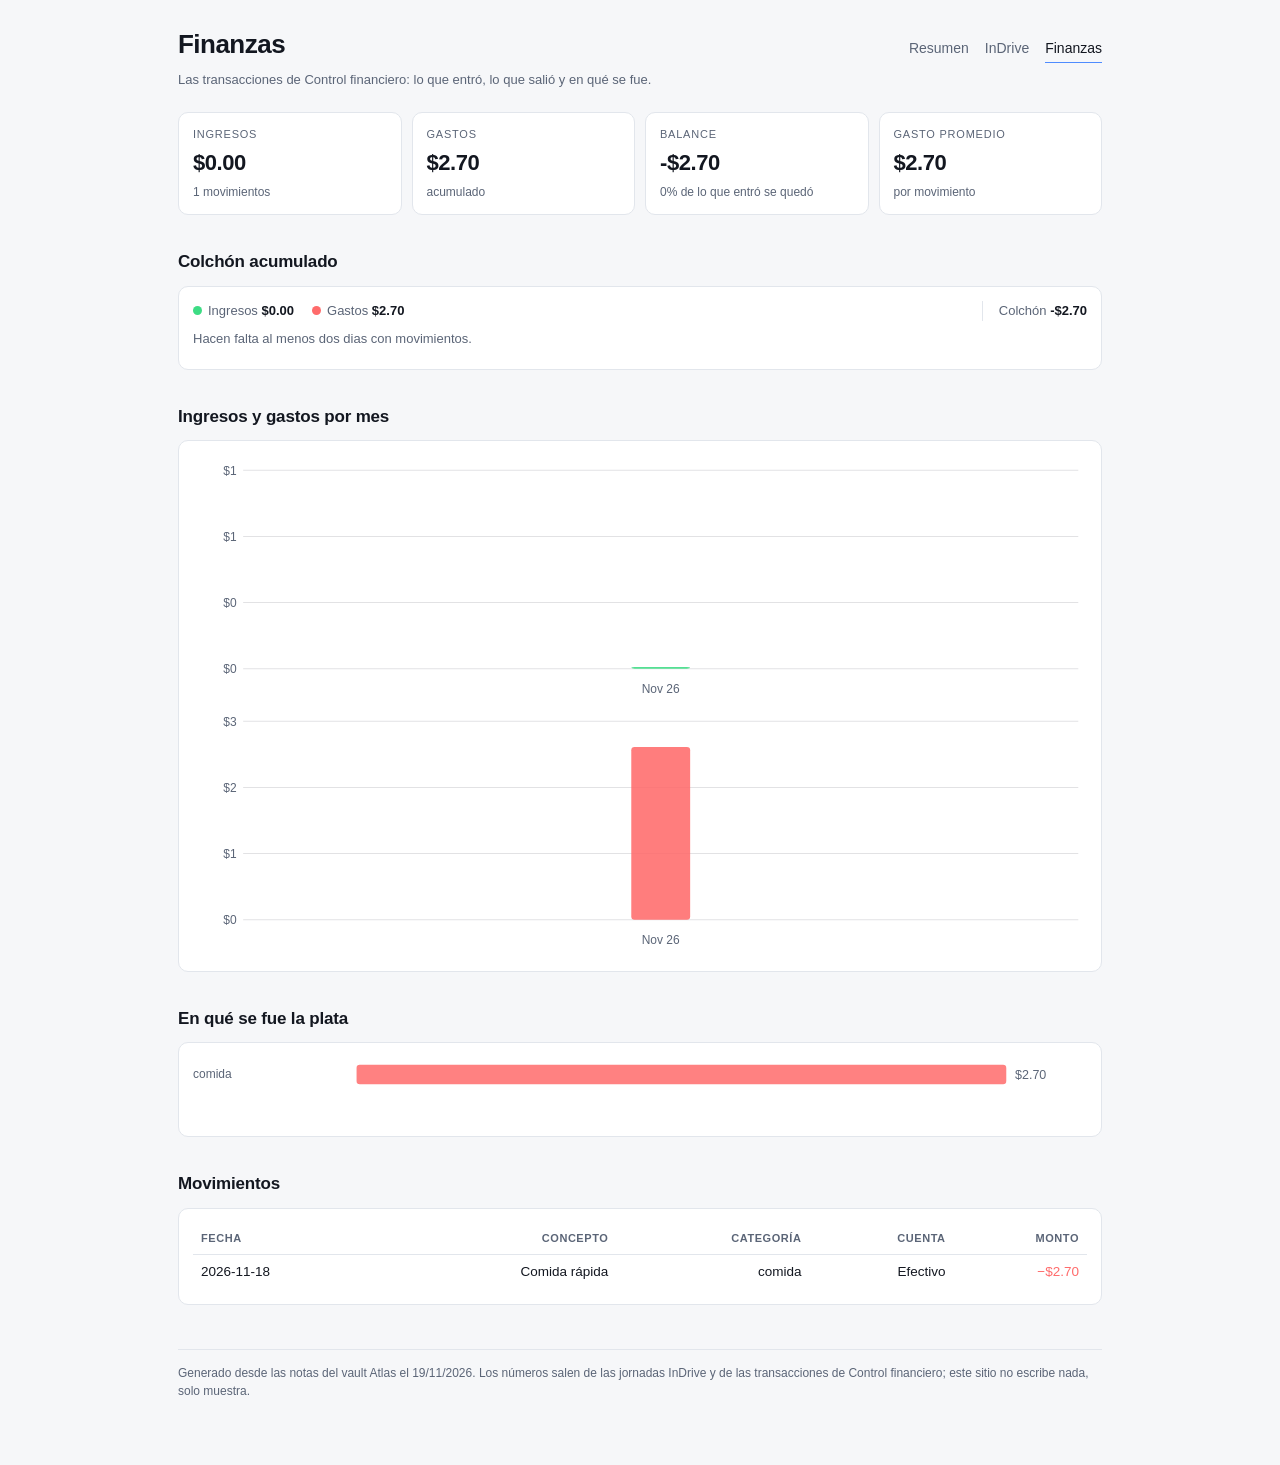
==== commit b53076f2: "reportes 2026-11-19 05:12" ====
--- a/finanzas.html
+++ b/finanzas.html
@@ -14,8 +14,8 @@
   <h1>Finanzas</h1>
   <nav><a href="index.html">Resumen</a><a href="indrive.html">InDrive</a><a href="finanzas.html" class="on">Finanzas</a></nav>
 </header>
-<p class="vacio">Todavía no hay transacciones registradas.</p>
-<footer>Generado desde las notas del vault Atlas el 18/11/2026. Los números salen de las jornadas InDrive y de las transacciones de Control financiero; este sitio no escribe nada, solo muestra.</footer>
+<p class="sub">Las transacciones de Control financiero: lo que entró, lo que salió y en qué se fue.</p><div class="kpis"><div class="kpi"><div class="l">Ingresos</div><div class="v">$0.00</div><div class="d">1 movimientos</div></div><div class="kpi"><div class="l">Gastos</div><div class="v">$2.70</div><div class="d">acumulado</div></div><div class="kpi"><div class="l">Balance</div><div class="v">-$2.70</div><div class="d">0% de lo que entró se quedó</div></div><div class="kpi"><div class="l">Gasto promedio</div><div class="v">$2.70</div><div class="d">por movimiento</div></div></div><h2>Colchón acumulado</h2><div class="card"><div class="leyenda"><span><i class="punto verde"></i>Ingresos <b>$0.00</b></span><span><i class="punto rojo"></i>Gastos <b>$2.70</b></span><span class="hueco">Colchón <b class="neg">-$2.70</b></span></div><p class="vacio">Hacen falta al menos dos dias con movimientos.</p></div><h2>Ingresos y gastos por mes</h2><div class="card"><svg viewBox="0 0 820 230" class="chart" role="img"><line x1="46" y1="196.0" x2="812" y2="196.0" stroke="currentColor" stroke-opacity=".12"/><text x="40" y="200.0" class="eje" text-anchor="end">$0</text><line x1="46" y1="135.3" x2="812" y2="135.3" stroke="currentColor" stroke-opacity=".12"/><text x="40" y="139.3" class="eje" text-anchor="end">$0</text><line x1="46" y1="74.7" x2="812" y2="74.7" stroke="currentColor" stroke-opacity=".12"/><text x="40" y="78.7" class="eje" text-anchor="end">$1</text><line x1="46" y1="14.0" x2="812" y2="14.0" stroke="currentColor" stroke-opacity=".12"/><text x="40" y="18.0" class="eje" text-anchor="end">$1</text><rect x="402.0" y="194.5" width="54.0" height="1.5" rx="3" fill="#3ddc84" opacity=".88"><title>Nov 26: $0</title></rect><text x="429.0" y="218" class="eje" text-anchor="middle">Nov 26</text></svg><svg viewBox="0 0 820 230" class="chart" role="img"><line x1="46" y1="196.0" x2="812" y2="196.0" stroke="currentColor" stroke-opacity=".12"/><text x="40" y="200.0" class="eje" text-anchor="end">$0</text><line x1="46" y1="135.3" x2="812" y2="135.3" stroke="currentColor" stroke-opacity=".12"/><text x="40" y="139.3" class="eje" text-anchor="end">$1</text><line x1="46" y1="74.7" x2="812" y2="74.7" stroke="currentColor" stroke-opacity=".12"/><text x="40" y="78.7" class="eje" text-anchor="end">$2</text><line x1="46" y1="14.0" x2="812" y2="14.0" stroke="currentColor" stroke-opacity=".12"/><text x="40" y="18.0" class="eje" text-anchor="end">$3</text><rect x="402.0" y="37.7" width="54.0" height="158.3" rx="3" fill="#ff6b6b" opacity=".88"><title>Nov 26: $3</title></rect><text x="429.0" y="218" class="eje" text-anchor="middle">Nov 26</text></svg></div><h2>En qué se fue la plata</h2><div class="card"><svg viewBox="0 0 820 60" class="chart" role="img"><text x="0" y="19" class="eje">comida</text><rect x="150" y="7" width="596.0" height="18" rx="3" fill="#ff6b6b" opacity=".85"><title>comida: $2.70</title></rect><text x="754.0" y="20" class="eje valor">$2.70</text></svg></div><h2>Movimientos</h2><div class="card"><div class="scroll"><table><thead><tr><th>Fecha</th><th>Concepto</th><th>Categoría</th><th>Cuenta</th><th>Monto</th></tr></thead><tbody><tr><td>2026-11-18</td><td>Comida rápida</td><td>comida</td><td>Efectivo</td><td><span class="neg">−$2.70</span></td></tr></tbody></table></div></div>
+<footer>Generado desde las notas del vault Atlas el 19/11/2026. Los números salen de las jornadas InDrive y de las transacciones de Control financiero; este sitio no escribe nada, solo muestra.</footer>
 </div>
 </body>
 </html>
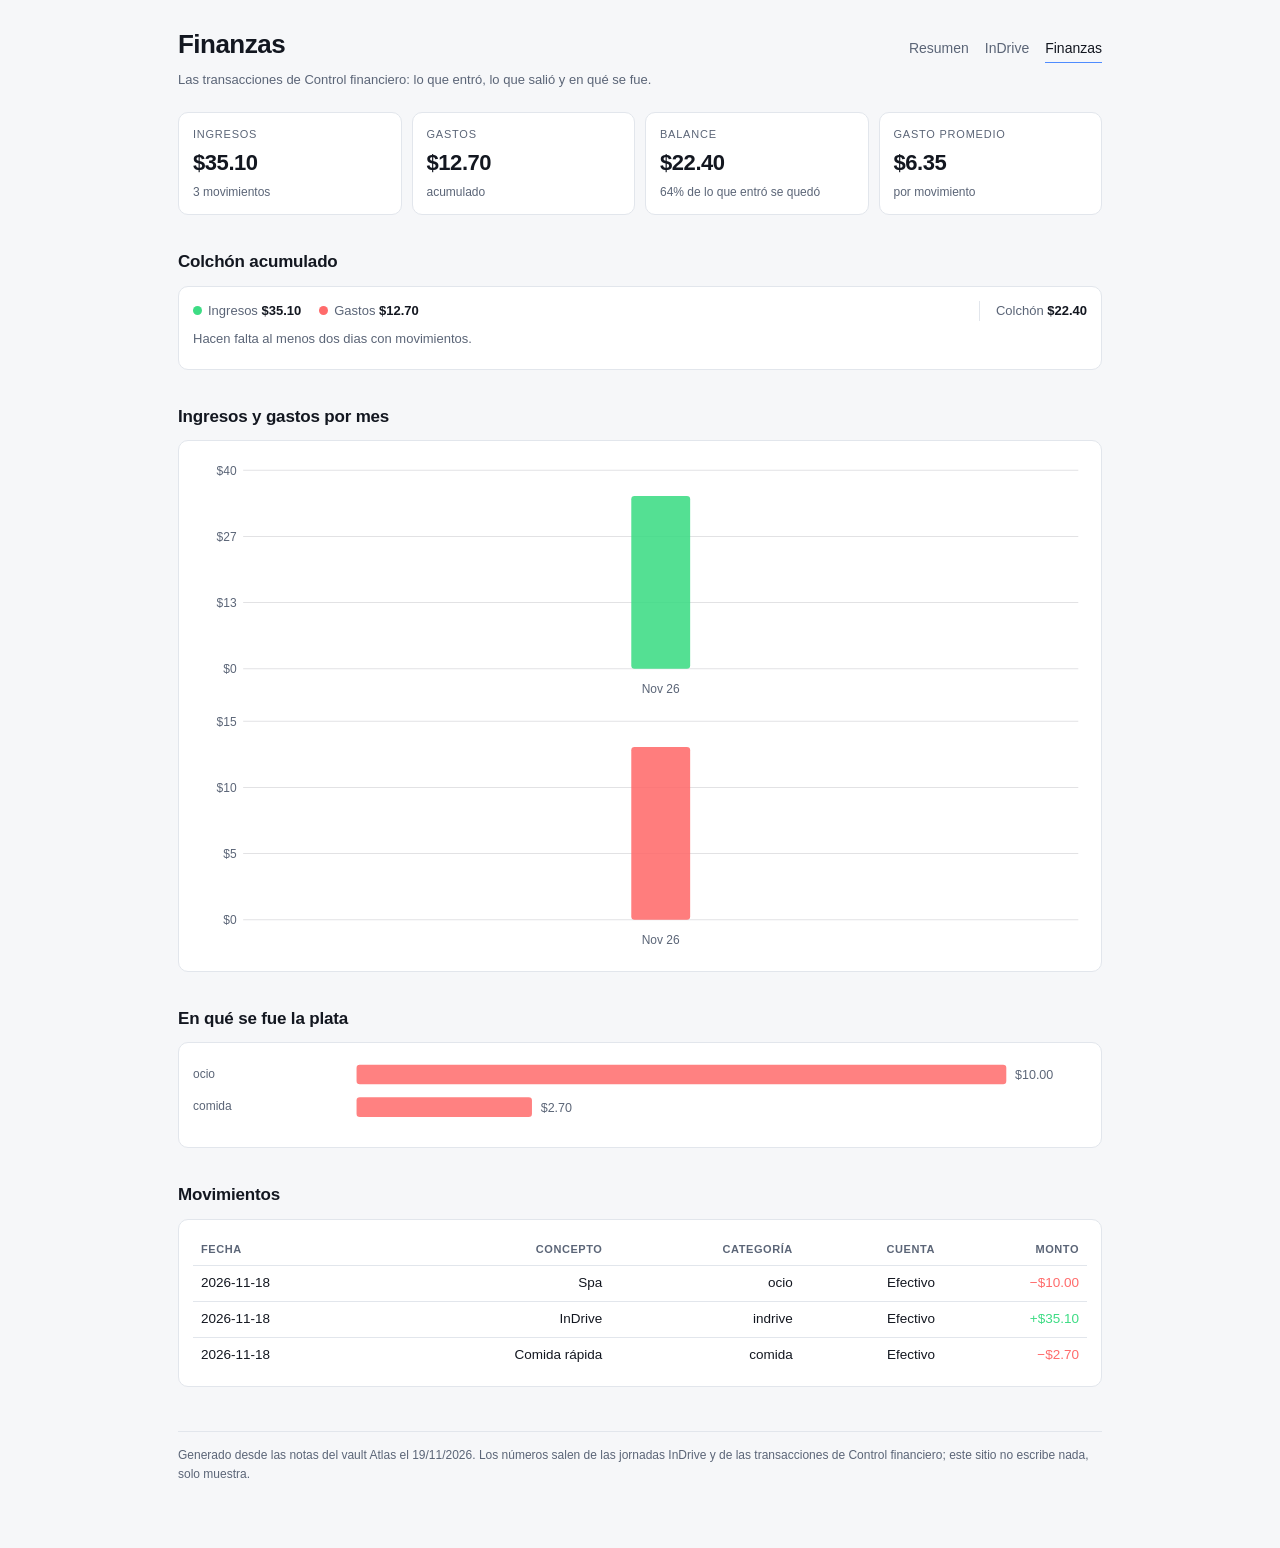
==== commit 0b0d31cd: "reportes 2026-11-19 05:13" ====
--- a/finanzas.html
+++ b/finanzas.html
@@ -14,7 +14,7 @@
   <h1>Finanzas</h1>
   <nav><a href="index.html">Resumen</a><a href="indrive.html">InDrive</a><a href="finanzas.html" class="on">Finanzas</a></nav>
 </header>
-<p class="sub">Las transacciones de Control financiero: lo que entró, lo que salió y en qué se fue.</p><div class="kpis"><div class="kpi"><div class="l">Ingresos</div><div class="v">$0.00</div><div class="d">1 movimientos</div></div><div class="kpi"><div class="l">Gastos</div><div class="v">$2.70</div><div class="d">acumulado</div></div><div class="kpi"><div class="l">Balance</div><div class="v">-$2.70</div><div class="d">0% de lo que entró se quedó</div></div><div class="kpi"><div class="l">Gasto promedio</div><div class="v">$2.70</div><div class="d">por movimiento</div></div></div><h2>Colchón acumulado</h2><div class="card"><div class="leyenda"><span><i class="punto verde"></i>Ingresos <b>$0.00</b></span><span><i class="punto rojo"></i>Gastos <b>$2.70</b></span><span class="hueco">Colchón <b class="neg">-$2.70</b></span></div><p class="vacio">Hacen falta al menos dos dias con movimientos.</p></div><h2>Ingresos y gastos por mes</h2><div class="card"><svg viewBox="0 0 820 230" class="chart" role="img"><line x1="46" y1="196.0" x2="812" y2="196.0" stroke="currentColor" stroke-opacity=".12"/><text x="40" y="200.0" class="eje" text-anchor="end">$0</text><line x1="46" y1="135.3" x2="812" y2="135.3" stroke="currentColor" stroke-opacity=".12"/><text x="40" y="139.3" class="eje" text-anchor="end">$0</text><line x1="46" y1="74.7" x2="812" y2="74.7" stroke="currentColor" stroke-opacity=".12"/><text x="40" y="78.7" class="eje" text-anchor="end">$1</text><line x1="46" y1="14.0" x2="812" y2="14.0" stroke="currentColor" stroke-opacity=".12"/><text x="40" y="18.0" class="eje" text-anchor="end">$1</text><rect x="402.0" y="194.5" width="54.0" height="1.5" rx="3" fill="#3ddc84" opacity=".88"><title>Nov 26: $0</title></rect><text x="429.0" y="218" class="eje" text-anchor="middle">Nov 26</text></svg><svg viewBox="0 0 820 230" class="chart" role="img"><line x1="46" y1="196.0" x2="812" y2="196.0" stroke="currentColor" stroke-opacity=".12"/><text x="40" y="200.0" class="eje" text-anchor="end">$0</text><line x1="46" y1="135.3" x2="812" y2="135.3" stroke="currentColor" stroke-opacity=".12"/><text x="40" y="139.3" class="eje" text-anchor="end">$1</text><line x1="46" y1="74.7" x2="812" y2="74.7" stroke="currentColor" stroke-opacity=".12"/><text x="40" y="78.7" class="eje" text-anchor="end">$2</text><line x1="46" y1="14.0" x2="812" y2="14.0" stroke="currentColor" stroke-opacity=".12"/><text x="40" y="18.0" class="eje" text-anchor="end">$3</text><rect x="402.0" y="37.7" width="54.0" height="158.3" rx="3" fill="#ff6b6b" opacity=".88"><title>Nov 26: $3</title></rect><text x="429.0" y="218" class="eje" text-anchor="middle">Nov 26</text></svg></div><h2>En qué se fue la plata</h2><div class="card"><svg viewBox="0 0 820 60" class="chart" role="img"><text x="0" y="19" class="eje">comida</text><rect x="150" y="7" width="596.0" height="18" rx="3" fill="#ff6b6b" opacity=".85"><title>comida: $2.70</title></rect><text x="754.0" y="20" class="eje valor">$2.70</text></svg></div><h2>Movimientos</h2><div class="card"><div class="scroll"><table><thead><tr><th>Fecha</th><th>Concepto</th><th>Categoría</th><th>Cuenta</th><th>Monto</th></tr></thead><tbody><tr><td>2026-11-18</td><td>Comida rápida</td><td>comida</td><td>Efectivo</td><td><span class="neg">−$2.70</span></td></tr></tbody></table></div></div>
+<p class="sub">Las transacciones de Control financiero: lo que entró, lo que salió y en qué se fue.</p><div class="kpis"><div class="kpi"><div class="l">Ingresos</div><div class="v">$35.10</div><div class="d">3 movimientos</div></div><div class="kpi"><div class="l">Gastos</div><div class="v">$12.70</div><div class="d">acumulado</div></div><div class="kpi"><div class="l">Balance</div><div class="v">$22.40</div><div class="d">64% de lo que entró se quedó</div></div><div class="kpi"><div class="l">Gasto promedio</div><div class="v">$6.35</div><div class="d">por movimiento</div></div></div><h2>Colchón acumulado</h2><div class="card"><div class="leyenda"><span><i class="punto verde"></i>Ingresos <b>$35.10</b></span><span><i class="punto rojo"></i>Gastos <b>$12.70</b></span><span class="hueco">Colchón <b class="pos">$22.40</b></span></div><p class="vacio">Hacen falta al menos dos dias con movimientos.</p></div><h2>Ingresos y gastos por mes</h2><div class="card"><svg viewBox="0 0 820 230" class="chart" role="img"><line x1="46" y1="196.0" x2="812" y2="196.0" stroke="currentColor" stroke-opacity=".12"/><text x="40" y="200.0" class="eje" text-anchor="end">$0</text><line x1="46" y1="135.3" x2="812" y2="135.3" stroke="currentColor" stroke-opacity=".12"/><text x="40" y="139.3" class="eje" text-anchor="end">$13</text><line x1="46" y1="74.7" x2="812" y2="74.7" stroke="currentColor" stroke-opacity=".12"/><text x="40" y="78.7" class="eje" text-anchor="end">$27</text><line x1="46" y1="14.0" x2="812" y2="14.0" stroke="currentColor" stroke-opacity=".12"/><text x="40" y="18.0" class="eje" text-anchor="end">$40</text><rect x="402.0" y="37.7" width="54.0" height="158.3" rx="3" fill="#3ddc84" opacity=".88"><title>Nov 26: $35</title></rect><text x="429.0" y="218" class="eje" text-anchor="middle">Nov 26</text></svg><svg viewBox="0 0 820 230" class="chart" role="img"><line x1="46" y1="196.0" x2="812" y2="196.0" stroke="currentColor" stroke-opacity=".12"/><text x="40" y="200.0" class="eje" text-anchor="end">$0</text><line x1="46" y1="135.3" x2="812" y2="135.3" stroke="currentColor" stroke-opacity=".12"/><text x="40" y="139.3" class="eje" text-anchor="end">$5</text><line x1="46" y1="74.7" x2="812" y2="74.7" stroke="currentColor" stroke-opacity=".12"/><text x="40" y="78.7" class="eje" text-anchor="end">$10</text><line x1="46" y1="14.0" x2="812" y2="14.0" stroke="currentColor" stroke-opacity=".12"/><text x="40" y="18.0" class="eje" text-anchor="end">$15</text><rect x="402.0" y="37.7" width="54.0" height="158.3" rx="3" fill="#ff6b6b" opacity=".88"><title>Nov 26: $13</title></rect><text x="429.0" y="218" class="eje" text-anchor="middle">Nov 26</text></svg></div><h2>En qué se fue la plata</h2><div class="card"><svg viewBox="0 0 820 70" class="chart" role="img"><text x="0" y="19" class="eje">ocio</text><rect x="150" y="7" width="596.0" height="18" rx="3" fill="#ff6b6b" opacity=".85"><title>ocio: $10.00</title></rect><text x="754.0" y="20" class="eje valor">$10.00</text><text x="0" y="49" class="eje">comida</text><rect x="150" y="37" width="160.9" height="18" rx="3" fill="#ff6b6b" opacity=".85"><title>comida: $2.70</title></rect><text x="318.9" y="50" class="eje valor">$2.70</text></svg></div><h2>Movimientos</h2><div class="card"><div class="scroll"><table><thead><tr><th>Fecha</th><th>Concepto</th><th>Categoría</th><th>Cuenta</th><th>Monto</th></tr></thead><tbody><tr><td>2026-11-18</td><td>Spa</td><td>ocio</td><td>Efectivo</td><td><span class="neg">−$10.00</span></td></tr><tr><td>2026-11-18</td><td>InDrive</td><td>indrive</td><td>Efectivo</td><td><span class="pos">+$35.10</span></td></tr><tr><td>2026-11-18</td><td>Comida rápida</td><td>comida</td><td>Efectivo</td><td><span class="neg">−$2.70</span></td></tr></tbody></table></div></div>
 <footer>Generado desde las notas del vault Atlas el 19/11/2026. Los números salen de las jornadas InDrive y de las transacciones de Control financiero; este sitio no escribe nada, solo muestra.</footer>
 </div>
 </body>
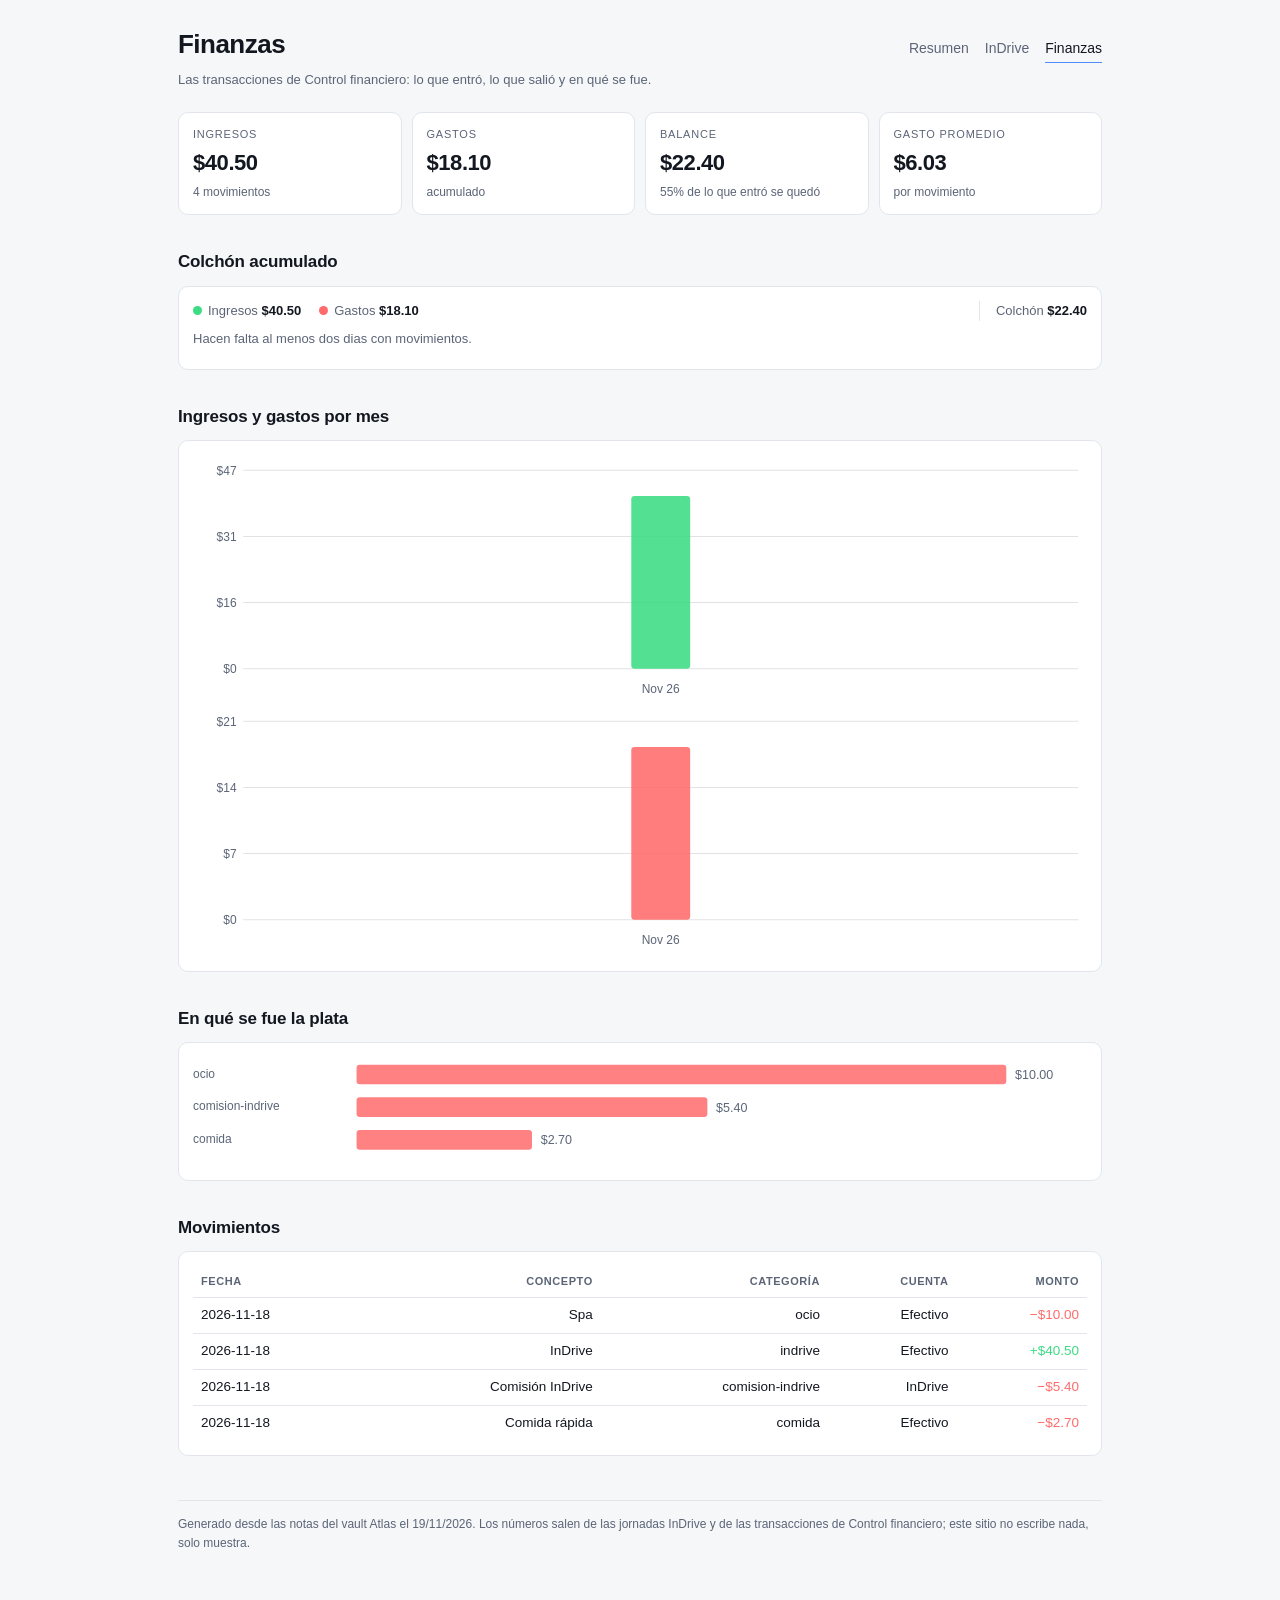
==== commit b21eeabc: "reportes 2026-11-19 06:51" ====
--- a/finanzas.html
+++ b/finanzas.html
@@ -14,7 +14,7 @@
   <h1>Finanzas</h1>
   <nav><a href="index.html">Resumen</a><a href="indrive.html">InDrive</a><a href="finanzas.html" class="on">Finanzas</a></nav>
 </header>
-<p class="sub">Las transacciones de Control financiero: lo que entró, lo que salió y en qué se fue.</p><div class="kpis"><div class="kpi"><div class="l">Ingresos</div><div class="v">$35.10</div><div class="d">3 movimientos</div></div><div class="kpi"><div class="l">Gastos</div><div class="v">$12.70</div><div class="d">acumulado</div></div><div class="kpi"><div class="l">Balance</div><div class="v">$22.40</div><div class="d">64% de lo que entró se quedó</div></div><div class="kpi"><div class="l">Gasto promedio</div><div class="v">$6.35</div><div class="d">por movimiento</div></div></div><h2>Colchón acumulado</h2><div class="card"><div class="leyenda"><span><i class="punto verde"></i>Ingresos <b>$35.10</b></span><span><i class="punto rojo"></i>Gastos <b>$12.70</b></span><span class="hueco">Colchón <b class="pos">$22.40</b></span></div><p class="vacio">Hacen falta al menos dos dias con movimientos.</p></div><h2>Ingresos y gastos por mes</h2><div class="card"><svg viewBox="0 0 820 230" class="chart" role="img"><line x1="46" y1="196.0" x2="812" y2="196.0" stroke="currentColor" stroke-opacity=".12"/><text x="40" y="200.0" class="eje" text-anchor="end">$0</text><line x1="46" y1="135.3" x2="812" y2="135.3" stroke="currentColor" stroke-opacity=".12"/><text x="40" y="139.3" class="eje" text-anchor="end">$13</text><line x1="46" y1="74.7" x2="812" y2="74.7" stroke="currentColor" stroke-opacity=".12"/><text x="40" y="78.7" class="eje" text-anchor="end">$27</text><line x1="46" y1="14.0" x2="812" y2="14.0" stroke="currentColor" stroke-opacity=".12"/><text x="40" y="18.0" class="eje" text-anchor="end">$40</text><rect x="402.0" y="37.7" width="54.0" height="158.3" rx="3" fill="#3ddc84" opacity=".88"><title>Nov 26: $35</title></rect><text x="429.0" y="218" class="eje" text-anchor="middle">Nov 26</text></svg><svg viewBox="0 0 820 230" class="chart" role="img"><line x1="46" y1="196.0" x2="812" y2="196.0" stroke="currentColor" stroke-opacity=".12"/><text x="40" y="200.0" class="eje" text-anchor="end">$0</text><line x1="46" y1="135.3" x2="812" y2="135.3" stroke="currentColor" stroke-opacity=".12"/><text x="40" y="139.3" class="eje" text-anchor="end">$5</text><line x1="46" y1="74.7" x2="812" y2="74.7" stroke="currentColor" stroke-opacity=".12"/><text x="40" y="78.7" class="eje" text-anchor="end">$10</text><line x1="46" y1="14.0" x2="812" y2="14.0" stroke="currentColor" stroke-opacity=".12"/><text x="40" y="18.0" class="eje" text-anchor="end">$15</text><rect x="402.0" y="37.7" width="54.0" height="158.3" rx="3" fill="#ff6b6b" opacity=".88"><title>Nov 26: $13</title></rect><text x="429.0" y="218" class="eje" text-anchor="middle">Nov 26</text></svg></div><h2>En qué se fue la plata</h2><div class="card"><svg viewBox="0 0 820 70" class="chart" role="img"><text x="0" y="19" class="eje">ocio</text><rect x="150" y="7" width="596.0" height="18" rx="3" fill="#ff6b6b" opacity=".85"><title>ocio: $10.00</title></rect><text x="754.0" y="20" class="eje valor">$10.00</text><text x="0" y="49" class="eje">comida</text><rect x="150" y="37" width="160.9" height="18" rx="3" fill="#ff6b6b" opacity=".85"><title>comida: $2.70</title></rect><text x="318.9" y="50" class="eje valor">$2.70</text></svg></div><h2>Movimientos</h2><div class="card"><div class="scroll"><table><thead><tr><th>Fecha</th><th>Concepto</th><th>Categoría</th><th>Cuenta</th><th>Monto</th></tr></thead><tbody><tr><td>2026-11-18</td><td>Spa</td><td>ocio</td><td>Efectivo</td><td><span class="neg">−$10.00</span></td></tr><tr><td>2026-11-18</td><td>InDrive</td><td>indrive</td><td>Efectivo</td><td><span class="pos">+$35.10</span></td></tr><tr><td>2026-11-18</td><td>Comida rápida</td><td>comida</td><td>Efectivo</td><td><span class="neg">−$2.70</span></td></tr></tbody></table></div></div>
+<p class="sub">Las transacciones de Control financiero: lo que entró, lo que salió y en qué se fue.</p><div class="kpis"><div class="kpi"><div class="l">Ingresos</div><div class="v">$40.50</div><div class="d">4 movimientos</div></div><div class="kpi"><div class="l">Gastos</div><div class="v">$18.10</div><div class="d">acumulado</div></div><div class="kpi"><div class="l">Balance</div><div class="v">$22.40</div><div class="d">55% de lo que entró se quedó</div></div><div class="kpi"><div class="l">Gasto promedio</div><div class="v">$6.03</div><div class="d">por movimiento</div></div></div><h2>Colchón acumulado</h2><div class="card"><div class="leyenda"><span><i class="punto verde"></i>Ingresos <b>$40.50</b></span><span><i class="punto rojo"></i>Gastos <b>$18.10</b></span><span class="hueco">Colchón <b class="pos">$22.40</b></span></div><p class="vacio">Hacen falta al menos dos dias con movimientos.</p></div><h2>Ingresos y gastos por mes</h2><div class="card"><svg viewBox="0 0 820 230" class="chart" role="img"><line x1="46" y1="196.0" x2="812" y2="196.0" stroke="currentColor" stroke-opacity=".12"/><text x="40" y="200.0" class="eje" text-anchor="end">$0</text><line x1="46" y1="135.3" x2="812" y2="135.3" stroke="currentColor" stroke-opacity=".12"/><text x="40" y="139.3" class="eje" text-anchor="end">$16</text><line x1="46" y1="74.7" x2="812" y2="74.7" stroke="currentColor" stroke-opacity=".12"/><text x="40" y="78.7" class="eje" text-anchor="end">$31</text><line x1="46" y1="14.0" x2="812" y2="14.0" stroke="currentColor" stroke-opacity=".12"/><text x="40" y="18.0" class="eje" text-anchor="end">$47</text><rect x="402.0" y="37.7" width="54.0" height="158.3" rx="3" fill="#3ddc84" opacity=".88"><title>Nov 26: $40</title></rect><text x="429.0" y="218" class="eje" text-anchor="middle">Nov 26</text></svg><svg viewBox="0 0 820 230" class="chart" role="img"><line x1="46" y1="196.0" x2="812" y2="196.0" stroke="currentColor" stroke-opacity=".12"/><text x="40" y="200.0" class="eje" text-anchor="end">$0</text><line x1="46" y1="135.3" x2="812" y2="135.3" stroke="currentColor" stroke-opacity=".12"/><text x="40" y="139.3" class="eje" text-anchor="end">$7</text><line x1="46" y1="74.7" x2="812" y2="74.7" stroke="currentColor" stroke-opacity=".12"/><text x="40" y="78.7" class="eje" text-anchor="end">$14</text><line x1="46" y1="14.0" x2="812" y2="14.0" stroke="currentColor" stroke-opacity=".12"/><text x="40" y="18.0" class="eje" text-anchor="end">$21</text><rect x="402.0" y="37.7" width="54.0" height="158.3" rx="3" fill="#ff6b6b" opacity=".88"><title>Nov 26: $18</title></rect><text x="429.0" y="218" class="eje" text-anchor="middle">Nov 26</text></svg></div><h2>En qué se fue la plata</h2><div class="card"><svg viewBox="0 0 820 100" class="chart" role="img"><text x="0" y="19" class="eje">ocio</text><rect x="150" y="7" width="596.0" height="18" rx="3" fill="#ff6b6b" opacity=".85"><title>ocio: $10.00</title></rect><text x="754.0" y="20" class="eje valor">$10.00</text><text x="0" y="49" class="eje">comision-indrive</text><rect x="150" y="37" width="321.8" height="18" rx="3" fill="#ff6b6b" opacity=".85"><title>comision-indrive: $5.40</title></rect><text x="479.8" y="50" class="eje valor">$5.40</text><text x="0" y="79" class="eje">comida</text><rect x="150" y="67" width="160.9" height="18" rx="3" fill="#ff6b6b" opacity=".85"><title>comida: $2.70</title></rect><text x="318.9" y="80" class="eje valor">$2.70</text></svg></div><h2>Movimientos</h2><div class="card"><div class="scroll"><table><thead><tr><th>Fecha</th><th>Concepto</th><th>Categoría</th><th>Cuenta</th><th>Monto</th></tr></thead><tbody><tr><td>2026-11-18</td><td>Spa</td><td>ocio</td><td>Efectivo</td><td><span class="neg">−$10.00</span></td></tr><tr><td>2026-11-18</td><td>InDrive</td><td>indrive</td><td>Efectivo</td><td><span class="pos">+$40.50</span></td></tr><tr><td>2026-11-18</td><td>Comisión InDrive</td><td>comision-indrive</td><td>InDrive</td><td><span class="neg">−$5.40</span></td></tr><tr><td>2026-11-18</td><td>Comida rápida</td><td>comida</td><td>Efectivo</td><td><span class="neg">−$2.70</span></td></tr></tbody></table></div></div>
 <footer>Generado desde las notas del vault Atlas el 19/11/2026. Los números salen de las jornadas InDrive y de las transacciones de Control financiero; este sitio no escribe nada, solo muestra.</footer>
 </div>
 </body>
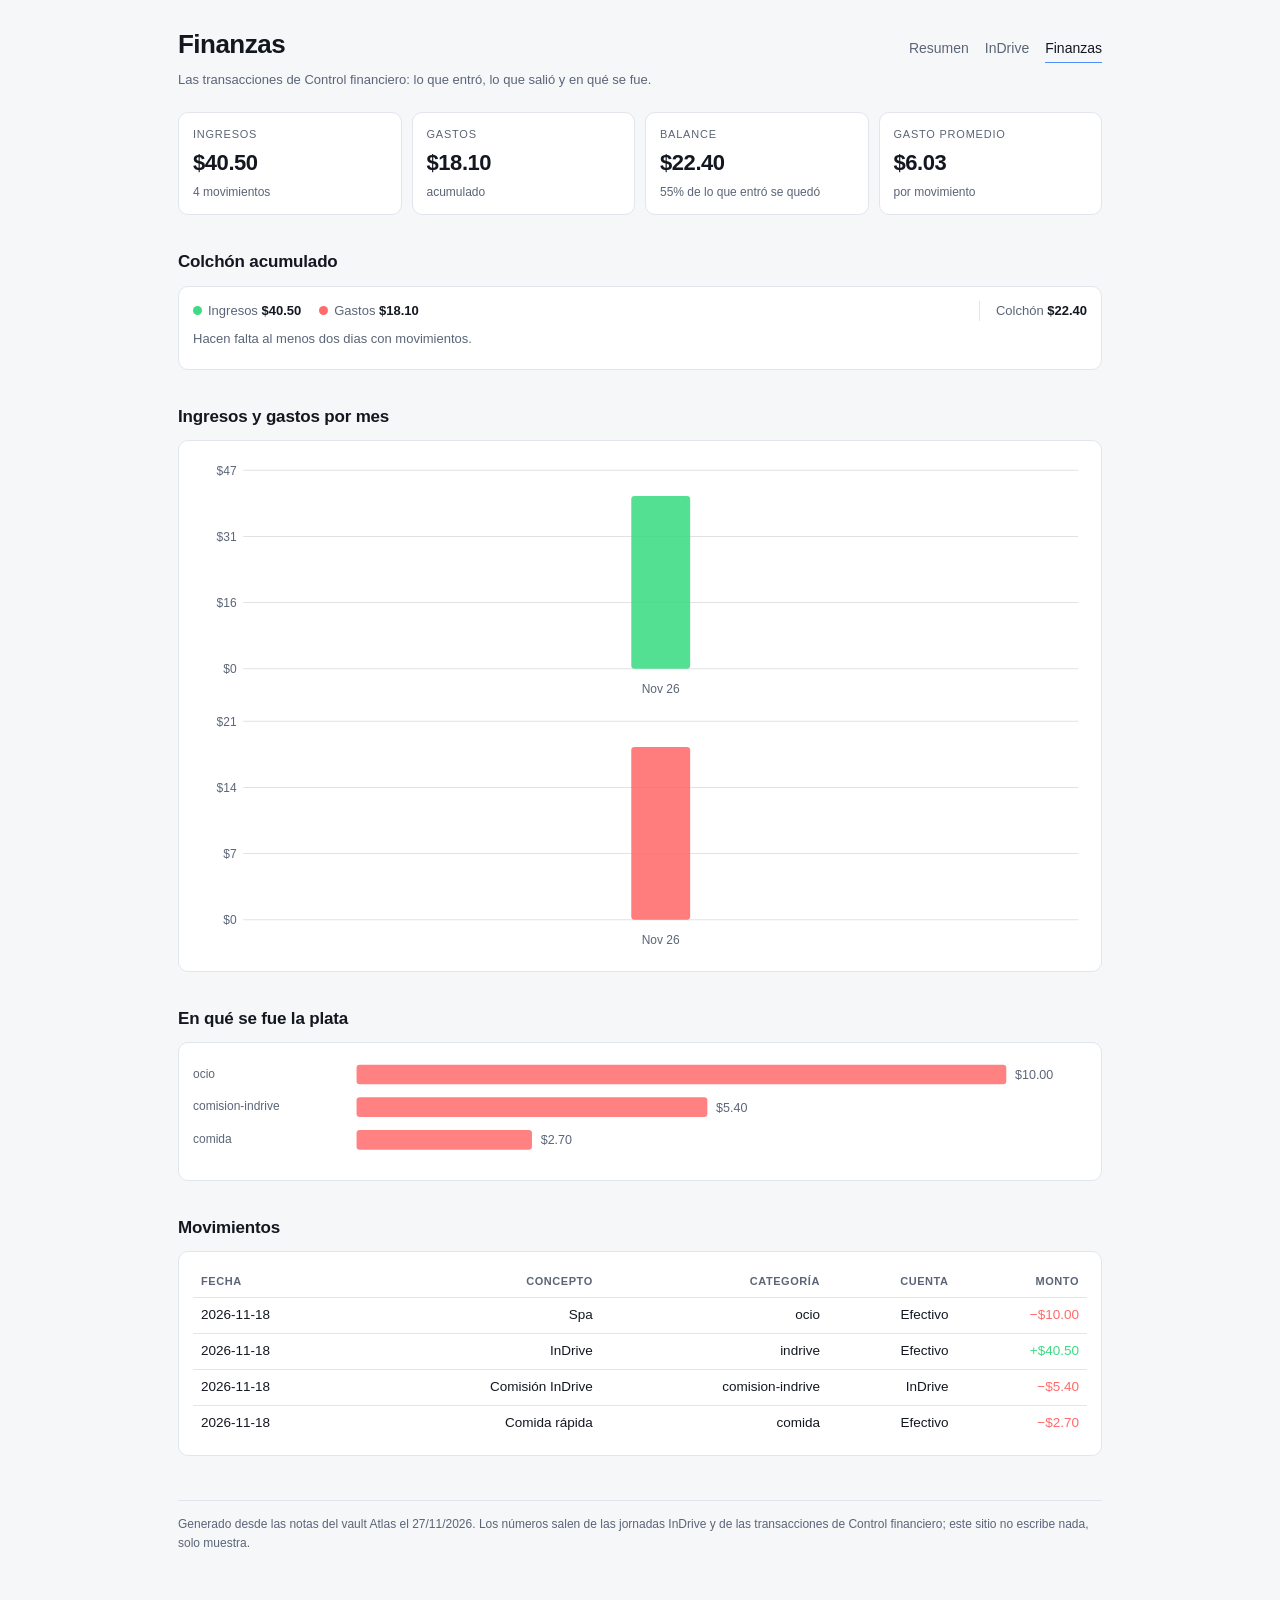
==== commit 2747f532: "reportes 2026-11-27 07:41" ====
--- a/finanzas.html
+++ b/finanzas.html
@@ -15,7 +15,7 @@
   <nav><a href="index.html">Resumen</a><a href="indrive.html">InDrive</a><a href="finanzas.html" class="on">Finanzas</a></nav>
 </header>
 <p class="sub">Las transacciones de Control financiero: lo que entró, lo que salió y en qué se fue.</p><div class="kpis"><div class="kpi"><div class="l">Ingresos</div><div class="v">$40.50</div><div class="d">4 movimientos</div></div><div class="kpi"><div class="l">Gastos</div><div class="v">$18.10</div><div class="d">acumulado</div></div><div class="kpi"><div class="l">Balance</div><div class="v">$22.40</div><div class="d">55% de lo que entró se quedó</div></div><div class="kpi"><div class="l">Gasto promedio</div><div class="v">$6.03</div><div class="d">por movimiento</div></div></div><h2>Colchón acumulado</h2><div class="card"><div class="leyenda"><span><i class="punto verde"></i>Ingresos <b>$40.50</b></span><span><i class="punto rojo"></i>Gastos <b>$18.10</b></span><span class="hueco">Colchón <b class="pos">$22.40</b></span></div><p class="vacio">Hacen falta al menos dos dias con movimientos.</p></div><h2>Ingresos y gastos por mes</h2><div class="card"><svg viewBox="0 0 820 230" class="chart" role="img"><line x1="46" y1="196.0" x2="812" y2="196.0" stroke="currentColor" stroke-opacity=".12"/><text x="40" y="200.0" class="eje" text-anchor="end">$0</text><line x1="46" y1="135.3" x2="812" y2="135.3" stroke="currentColor" stroke-opacity=".12"/><text x="40" y="139.3" class="eje" text-anchor="end">$16</text><line x1="46" y1="74.7" x2="812" y2="74.7" stroke="currentColor" stroke-opacity=".12"/><text x="40" y="78.7" class="eje" text-anchor="end">$31</text><line x1="46" y1="14.0" x2="812" y2="14.0" stroke="currentColor" stroke-opacity=".12"/><text x="40" y="18.0" class="eje" text-anchor="end">$47</text><rect x="402.0" y="37.7" width="54.0" height="158.3" rx="3" fill="#3ddc84" opacity=".88"><title>Nov 26: $40</title></rect><text x="429.0" y="218" class="eje" text-anchor="middle">Nov 26</text></svg><svg viewBox="0 0 820 230" class="chart" role="img"><line x1="46" y1="196.0" x2="812" y2="196.0" stroke="currentColor" stroke-opacity=".12"/><text x="40" y="200.0" class="eje" text-anchor="end">$0</text><line x1="46" y1="135.3" x2="812" y2="135.3" stroke="currentColor" stroke-opacity=".12"/><text x="40" y="139.3" class="eje" text-anchor="end">$7</text><line x1="46" y1="74.7" x2="812" y2="74.7" stroke="currentColor" stroke-opacity=".12"/><text x="40" y="78.7" class="eje" text-anchor="end">$14</text><line x1="46" y1="14.0" x2="812" y2="14.0" stroke="currentColor" stroke-opacity=".12"/><text x="40" y="18.0" class="eje" text-anchor="end">$21</text><rect x="402.0" y="37.7" width="54.0" height="158.3" rx="3" fill="#ff6b6b" opacity=".88"><title>Nov 26: $18</title></rect><text x="429.0" y="218" class="eje" text-anchor="middle">Nov 26</text></svg></div><h2>En qué se fue la plata</h2><div class="card"><svg viewBox="0 0 820 100" class="chart" role="img"><text x="0" y="19" class="eje">ocio</text><rect x="150" y="7" width="596.0" height="18" rx="3" fill="#ff6b6b" opacity=".85"><title>ocio: $10.00</title></rect><text x="754.0" y="20" class="eje valor">$10.00</text><text x="0" y="49" class="eje">comision-indrive</text><rect x="150" y="37" width="321.8" height="18" rx="3" fill="#ff6b6b" opacity=".85"><title>comision-indrive: $5.40</title></rect><text x="479.8" y="50" class="eje valor">$5.40</text><text x="0" y="79" class="eje">comida</text><rect x="150" y="67" width="160.9" height="18" rx="3" fill="#ff6b6b" opacity=".85"><title>comida: $2.70</title></rect><text x="318.9" y="80" class="eje valor">$2.70</text></svg></div><h2>Movimientos</h2><div class="card"><div class="scroll"><table><thead><tr><th>Fecha</th><th>Concepto</th><th>Categoría</th><th>Cuenta</th><th>Monto</th></tr></thead><tbody><tr><td>2026-11-18</td><td>Spa</td><td>ocio</td><td>Efectivo</td><td><span class="neg">−$10.00</span></td></tr><tr><td>2026-11-18</td><td>InDrive</td><td>indrive</td><td>Efectivo</td><td><span class="pos">+$40.50</span></td></tr><tr><td>2026-11-18</td><td>Comisión InDrive</td><td>comision-indrive</td><td>InDrive</td><td><span class="neg">−$5.40</span></td></tr><tr><td>2026-11-18</td><td>Comida rápida</td><td>comida</td><td>Efectivo</td><td><span class="neg">−$2.70</span></td></tr></tbody></table></div></div>
-<footer>Generado desde las notas del vault Atlas el 19/11/2026. Los números salen de las jornadas InDrive y de las transacciones de Control financiero; este sitio no escribe nada, solo muestra.</footer>
+<footer>Generado desde las notas del vault Atlas el 27/11/2026. Los números salen de las jornadas InDrive y de las transacciones de Control financiero; este sitio no escribe nada, solo muestra.</footer>
 </div>
 </body>
 </html>
